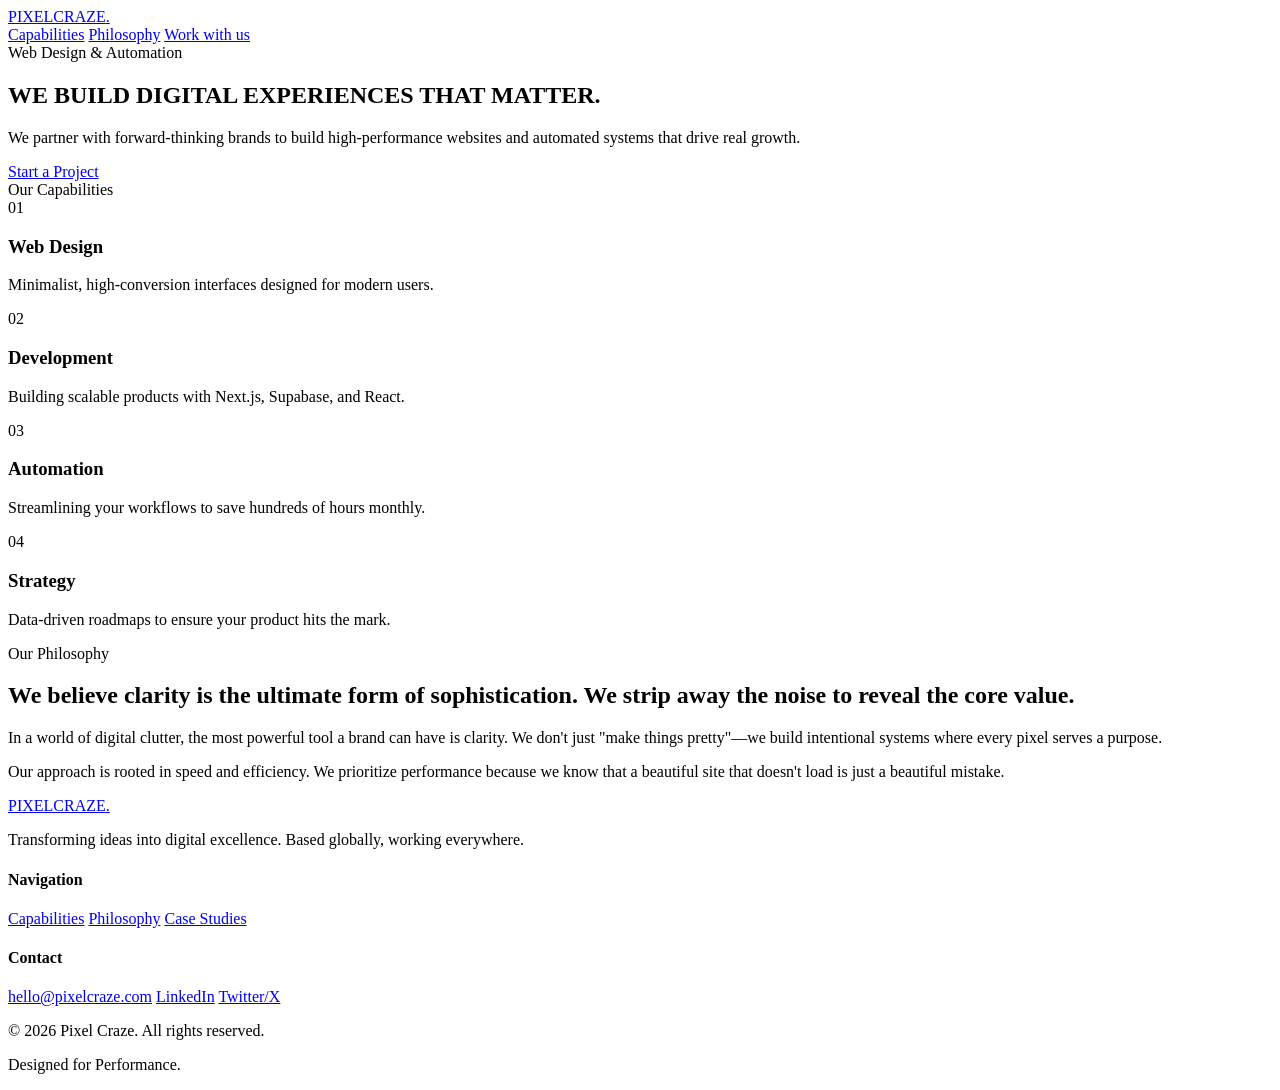
==== index.html @ ae329b6a "v2" ====
<!DOCTYPE html>
<html lang="en">
<head>
    <meta charset="UTF-8">
    <meta name="viewport" content="width=device-width, initial-scale=1.0">
    <title>Pixel Craze | Digital Agency</title>
    <link rel="stylesheet" href="style.css">
    <link href="https://fonts.googleapis.com/css2?family=Inter:wght@400;600;800&display=swap" rel="stylesheet">
</head>
<body>

    <div class="noise-overlay"></div>

    <nav class="navbar">
        <div class="container nav-content">
            <a href="#" class="logo">PIXELCRAZE<span class="dot">.</span></a>
            <div class="nav-links">
                <a href="#capabilities">Capabilities</a>
                <a href="#philosophy">Philosophy</a>
                <a href="#contact" class="cta-pill">Work with us</a>
            </div>
        </div>
    </nav>

    <section class="hero">
        <div class="container">
            <span class="eyebrow">Web Design & Automation</span>
            <h1>WE BUILD <span class="italic">DIGITAL</span> EXPERIENCES THAT MATTER.</h1>
            <p class="hero-sub">We partner with forward-thinking brands to build high-performance websites and automated systems that drive real growth.</p>
            <div class="hero-actions">
                <a href="#contact" class="btn-primary">Start a Project</a>
            </div>
        </div>
    </section>

    <section id="capabilities" class="capabilities">
        <div class="container">
            <span class="section-label">Our Capabilities</span>
            <div class="bento-grid">
                <div class="bento-card wide">
                    <span class="card-num">01</span>
                    <h3>Web Design</h3>
                    <p>Minimalist, high-conversion interfaces designed for modern users.</p>
                </div>
                <div class="bento-card tall">
                    <span class="card-num">02</span>
                    <h3>Development</h3>
                    <p>Building scalable products with Next.js, Supabase, and React.</p>
                </div>
                <div class="bento-card">
                    <span class="card-num">03</span>
                    <h3>Automation</h3>
                    <p>Streamlining your workflows to save hundreds of hours monthly.</p>
                </div>
                <div class="bento-card">
                    <span class="card-num">04</span>
                    <h3>Strategy</h3>
                    <p>Data-driven roadmaps to ensure your product hits the mark.</p>
                </div>
            </div>
        </div>
    </section>

    <section id="philosophy" class="philosophy">
        <div class="container">
            <div class="philosophy-content">
                <span class="section-label">Our Philosophy</span>
                <h2 class="big-text">We believe clarity is the ultimate form of sophistication. We strip away the noise to reveal the core value.</h2>
                <div class="philosophy-text-block">
                    <p>In a world of digital clutter, the most powerful tool a brand can have is clarity. We don't just "make things pretty"—we build intentional systems where every pixel serves a purpose.</p>
                    <p>Our approach is rooted in speed and efficiency. We prioritize performance because we know that a beautiful site that doesn't load is just a beautiful mistake.</p>
                </div>
            </div>
        </div>
    </section>

    <footer id="contact">
        <div class="container">
            <div class="footer-grid">
                <div class="footer-brand">
                    <a href="#" class="logo">PIXELCRAZE<span class="dot">.</span></a>
                    <p>Transforming ideas into digital excellence. Based globally, working everywhere.</p>
                </div>
                <div class="footer-col">
                    <h4>Navigation</h4>
                    <a href="#capabilities">Capabilities</a>
                    <a href="#philosophy">Philosophy</a>
                    <a href="#">Case Studies</a>
                </div>
                <div class="footer-col">
                    <h4>Contact</h4>
                    <a href="mailto:hello@pixelcraze.com">hello@pixelcraze.com</a>
                    <a href="#">LinkedIn</a>
                    <a href="#">Twitter/X</a>
                </div>
            </div>
            <div class="footer-bottom">
                <p>&copy; 2026 Pixel Craze. All rights reserved.</p>
                <p>Designed for Performance.</p>
            </div>
        </div>
    </footer>

</body>
</html>
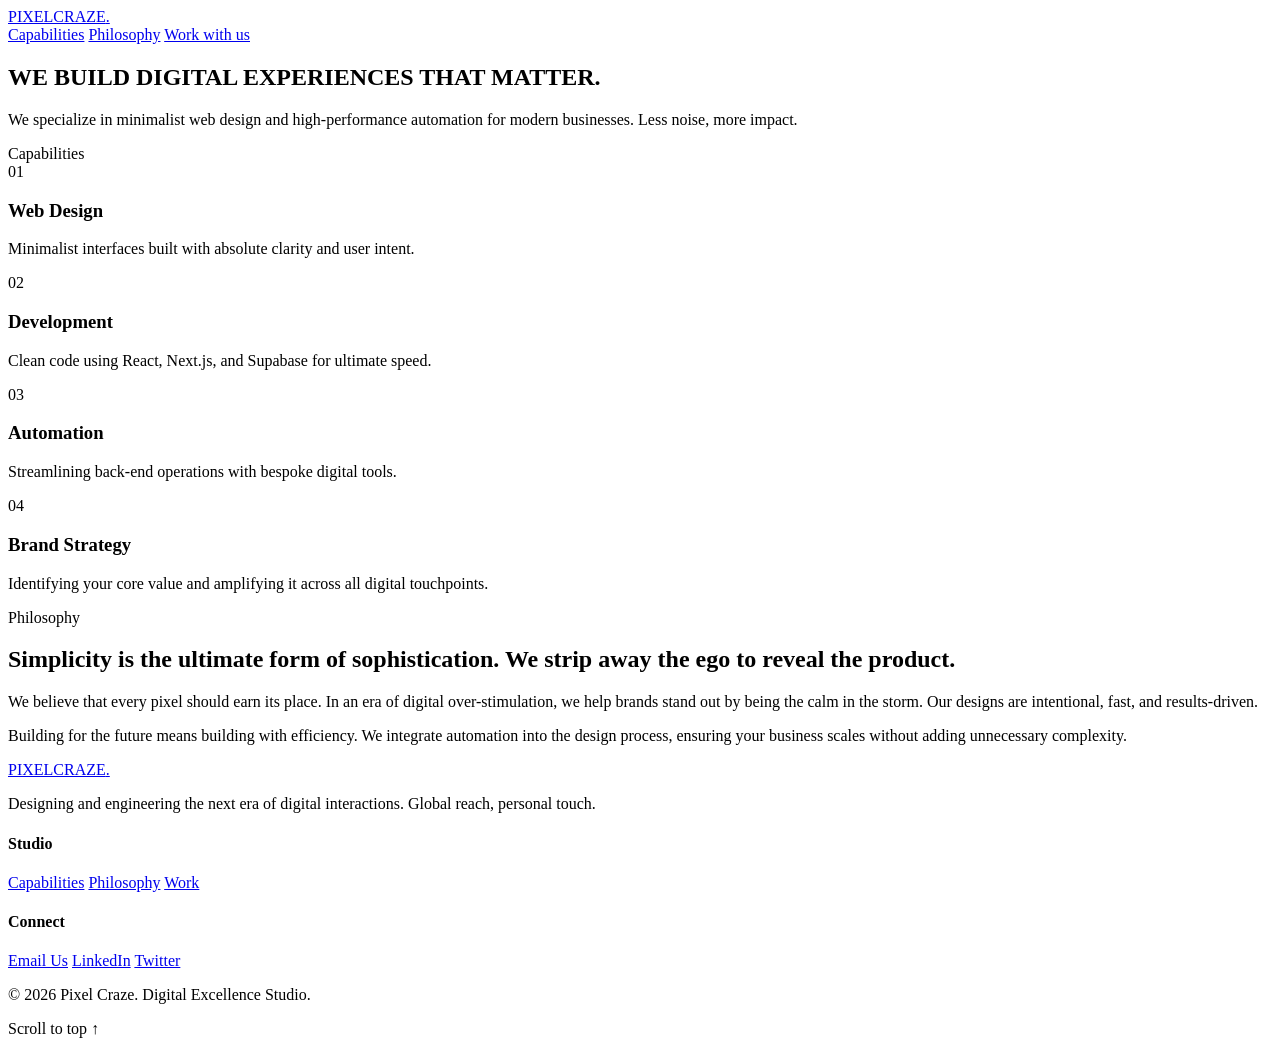
==== commit 30a98f57: "v3" ====
--- a/index.html
+++ b/index.html
@@ -3,9 +3,9 @@
 <head>
     <meta charset="UTF-8">
     <meta name="viewport" content="width=device-width, initial-scale=1.0">
-    <title>Pixel Craze | Digital Agency</title>
+    <title>Pixel Craze | Design & Automation</title>
     <link rel="stylesheet" href="style.css">
-    <link href="https://fonts.googleapis.com/css2?family=Inter:wght@400;600;800&display=swap" rel="stylesheet">
+    <link href="https://fonts.googleapis.com/css2?family=Inter:wght@400;500;800;900&display=swap" rel="stylesheet">
 </head>
 <body>
 
@@ -24,38 +24,34 @@
 
     <section class="hero">
         <div class="container">
-            <span class="eyebrow">Web Design & Automation</span>
             <h1>WE BUILD <span class="italic">DIGITAL</span> EXPERIENCES THAT MATTER.</h1>
-            <p class="hero-sub">We partner with forward-thinking brands to build high-performance websites and automated systems that drive real growth.</p>
-            <div class="hero-actions">
-                <a href="#contact" class="btn-primary">Start a Project</a>
-            </div>
+            <p class="hero-sub">We specialize in minimalist web design and high-performance automation for modern businesses. Less noise, more impact.</p>
         </div>
     </section>
 
     <section id="capabilities" class="capabilities">
         <div class="container">
-            <span class="section-label">Our Capabilities</span>
+            <span class="section-label">Capabilities</span>
             <div class="bento-grid">
-                <div class="bento-card wide">
+                <div class="bento-card card-wide">
                     <span class="card-num">01</span>
                     <h3>Web Design</h3>
-                    <p>Minimalist, high-conversion interfaces designed for modern users.</p>
+                    <p>Minimalist interfaces built with absolute clarity and user intent.</p>
                 </div>
-                <div class="bento-card tall">
+                <div class="bento-card card-slim card-tall">
                     <span class="card-num">02</span>
                     <h3>Development</h3>
-                    <p>Building scalable products with Next.js, Supabase, and React.</p>
+                    <p>Clean code using React, Next.js, and Supabase for ultimate speed.</p>
                 </div>
-                <div class="bento-card">
+                <div class="bento-card card-slim">
                     <span class="card-num">03</span>
                     <h3>Automation</h3>
-                    <p>Streamlining your workflows to save hundreds of hours monthly.</p>
+                    <p>Streamlining back-end operations with bespoke digital tools.</p>
                 </div>
-                <div class="bento-card">
+                <div class="bento-card card-wide">
                     <span class="card-num">04</span>
-                    <h3>Strategy</h3>
-                    <p>Data-driven roadmaps to ensure your product hits the mark.</p>
+                    <h3>Brand Strategy</h3>
+                    <p>Identifying your core value and amplifying it across all digital touchpoints.</p>
                 </div>
             </div>
         </div>
@@ -63,12 +59,12 @@
 
     <section id="philosophy" class="philosophy">
         <div class="container">
-            <div class="philosophy-content">
-                <span class="section-label">Our Philosophy</span>
-                <h2 class="big-text">We believe clarity is the ultimate form of sophistication. We strip away the noise to reveal the core value.</h2>
-                <div class="philosophy-text-block">
-                    <p>In a world of digital clutter, the most powerful tool a brand can have is clarity. We don't just "make things pretty"—we build intentional systems where every pixel serves a purpose.</p>
-                    <p>Our approach is rooted in speed and efficiency. We prioritize performance because we know that a beautiful site that doesn't load is just a beautiful mistake.</p>
+            <div class="philosophy-wrapper">
+                <span class="section-label">Philosophy</span>
+                <h2 class="big-text">Simplicity is the ultimate form of sophistication. We strip away the ego to reveal the product.</h2>
+                <div class="philosophy-details">
+                    <p>We believe that every pixel should earn its place. In an era of digital over-stimulation, we help brands stand out by being the calm in the storm. Our designs are intentional, fast, and results-driven.</p>
+                    <p>Building for the future means building with efficiency. We integrate automation into the design process, ensuring your business scales without adding unnecessary complexity.</p>
                 </div>
             </div>
         </div>
@@ -76,27 +72,27 @@
 
     <footer id="contact">
         <div class="container">
-            <div class="footer-grid">
+            <div class="footer-main">
                 <div class="footer-brand">
                     <a href="#" class="logo">PIXELCRAZE<span class="dot">.</span></a>
-                    <p>Transforming ideas into digital excellence. Based globally, working everywhere.</p>
+                    <p>Designing and engineering the next era of digital interactions. Global reach, personal touch.</p>
                 </div>
                 <div class="footer-col">
-                    <h4>Navigation</h4>
+                    <h4>Studio</h4>
                     <a href="#capabilities">Capabilities</a>
                     <a href="#philosophy">Philosophy</a>
-                    <a href="#">Case Studies</a>
+                    <a href="#">Work</a>
                 </div>
                 <div class="footer-col">
-                    <h4>Contact</h4>
-                    <a href="mailto:hello@pixelcraze.com">hello@pixelcraze.com</a>
+                    <h4>Connect</h4>
+                    <a href="mailto:hello@pixelcraze.com">Email Us</a>
                     <a href="#">LinkedIn</a>
-                    <a href="#">Twitter/X</a>
+                    <a href="#">Twitter</a>
                 </div>
             </div>
             <div class="footer-bottom">
-                <p>&copy; 2026 Pixel Craze. All rights reserved.</p>
-                <p>Designed for Performance.</p>
+                <p>&copy; 2026 Pixel Craze. Digital Excellence Studio.</p>
+                <p>Scroll to top &uarr;</p>
             </div>
         </div>
     </footer>
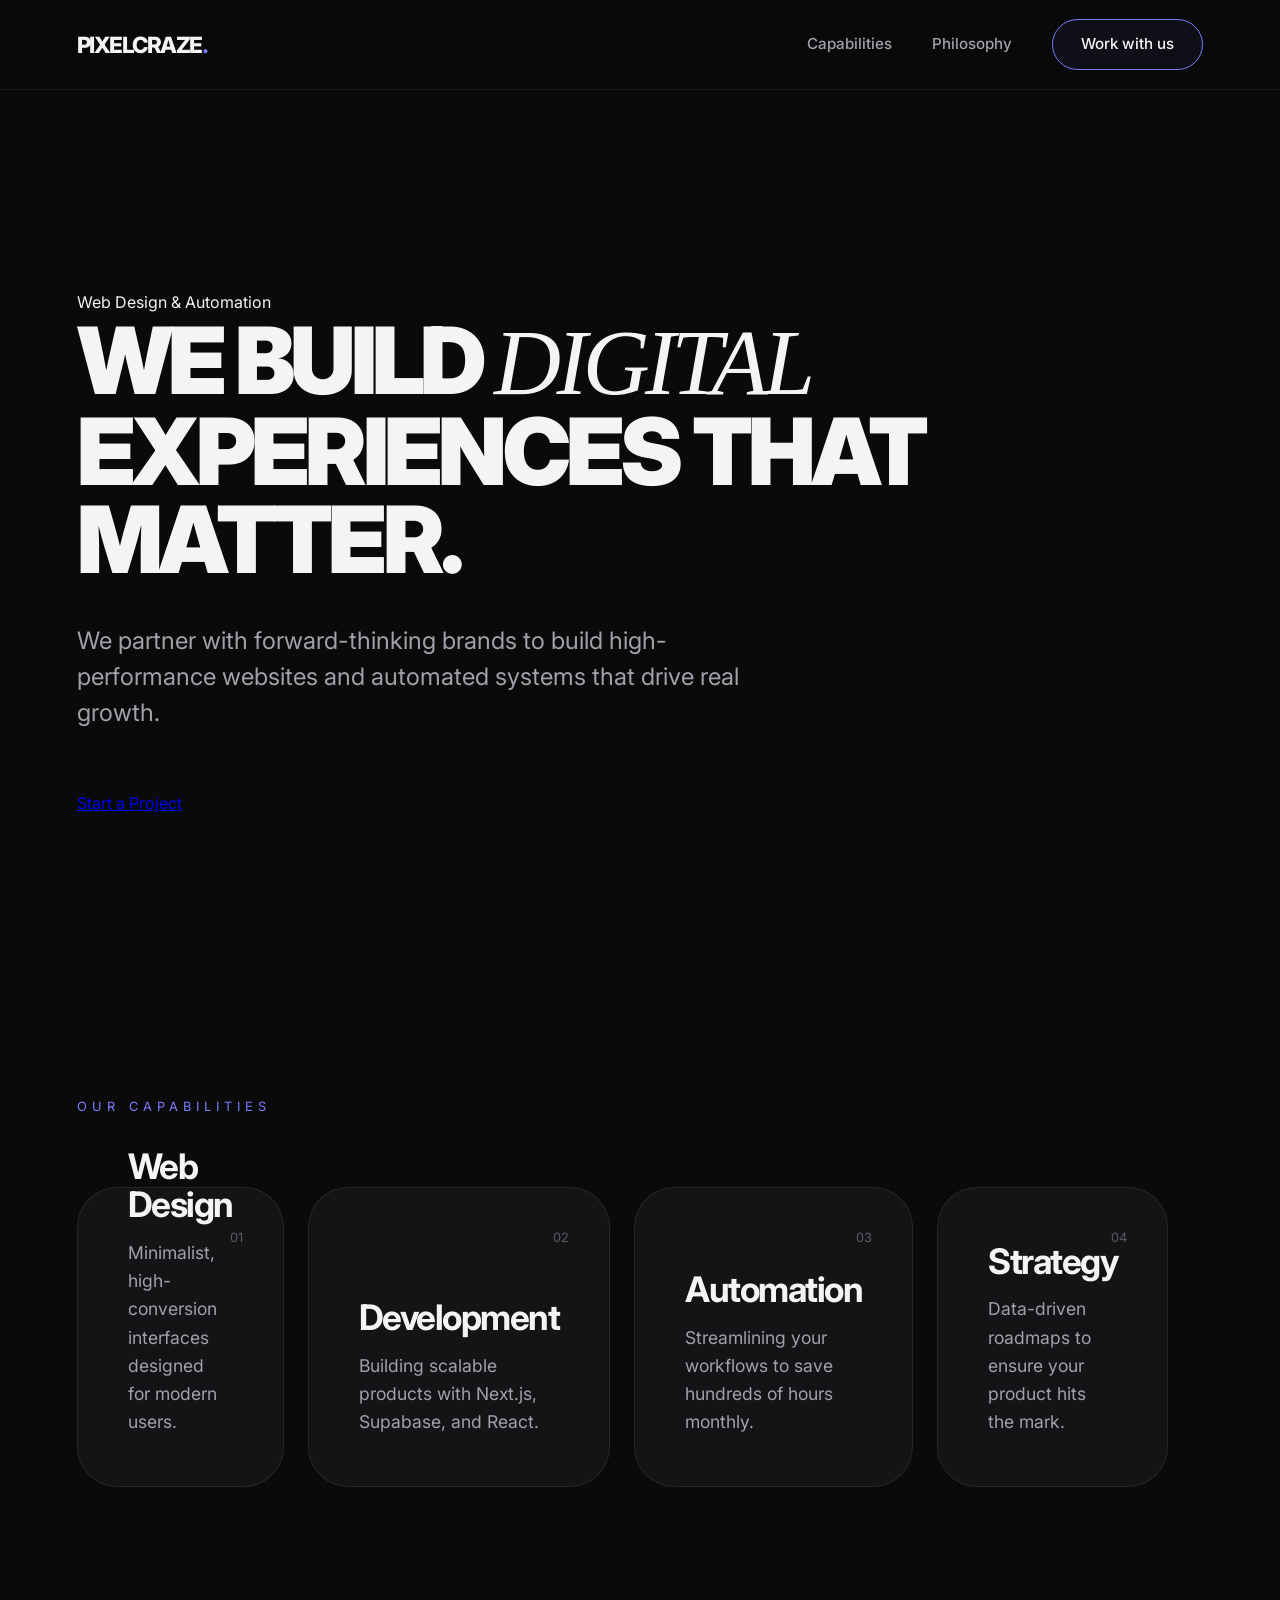
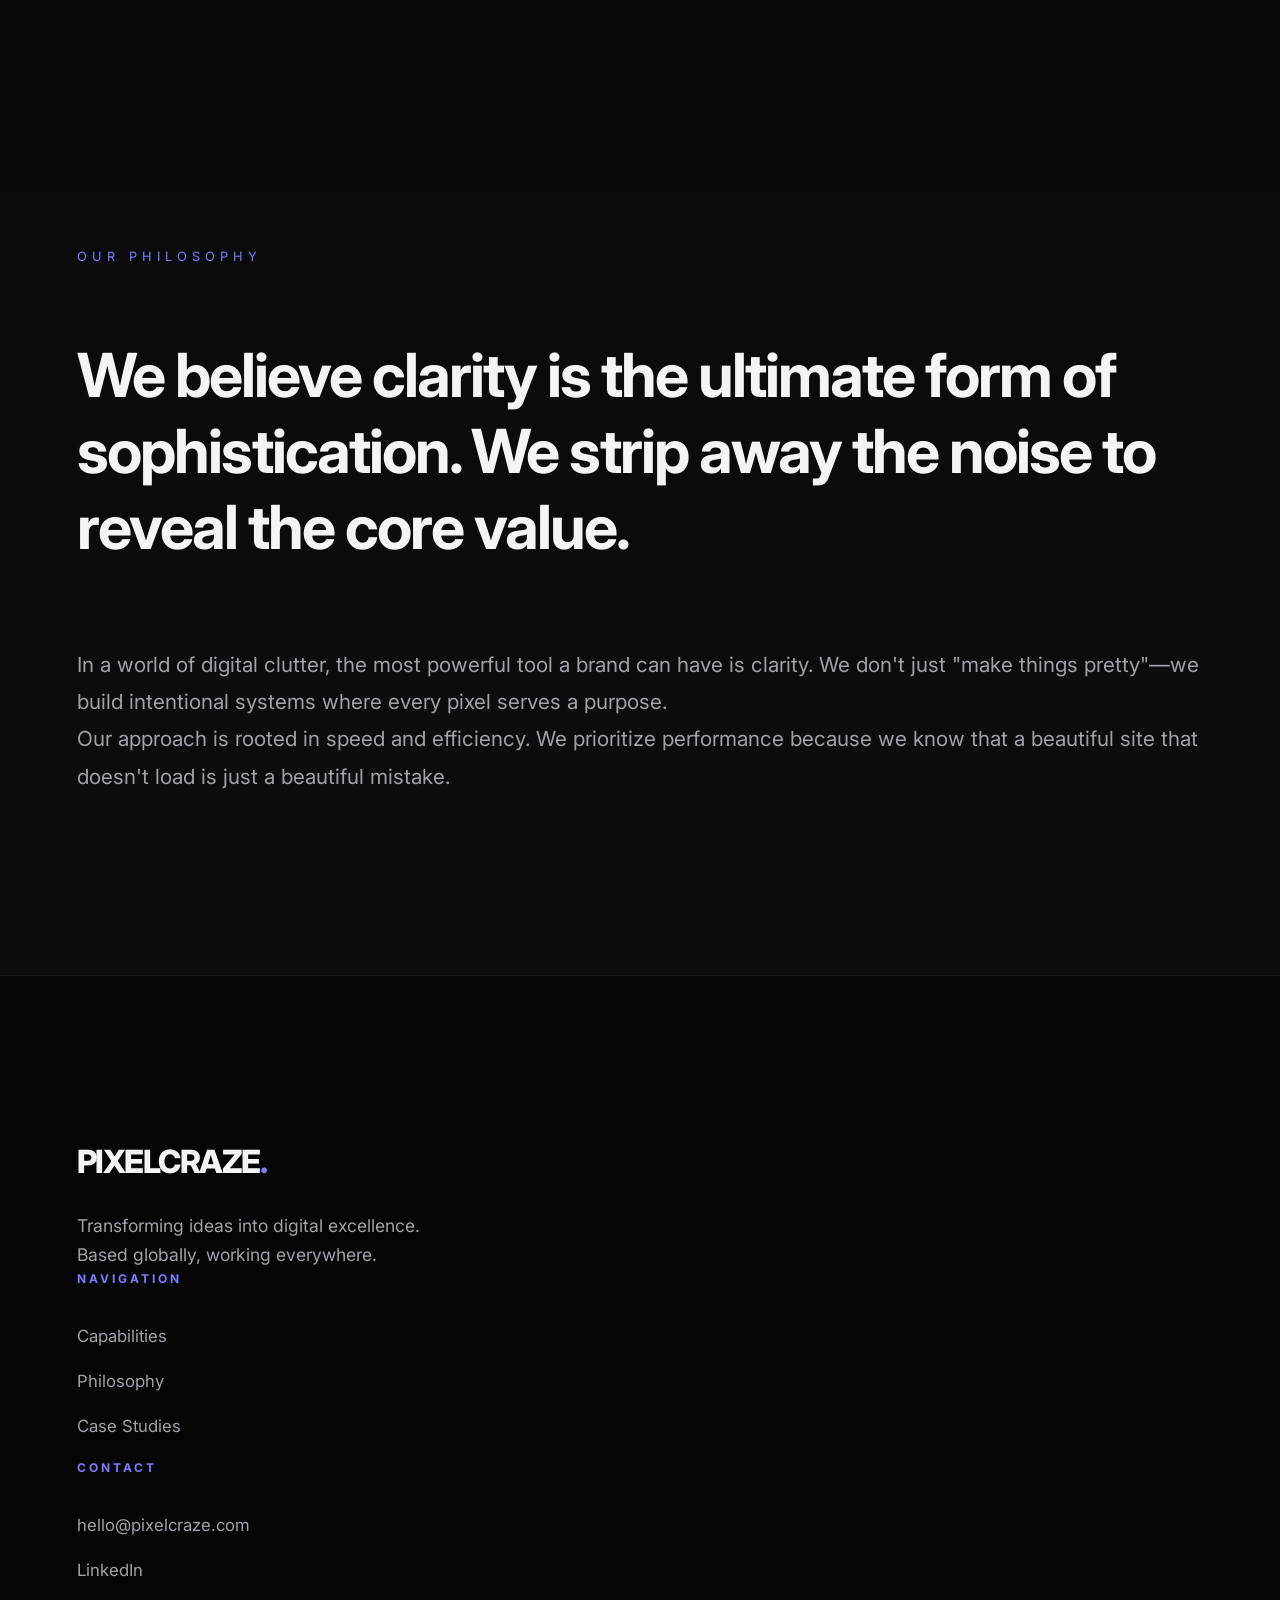
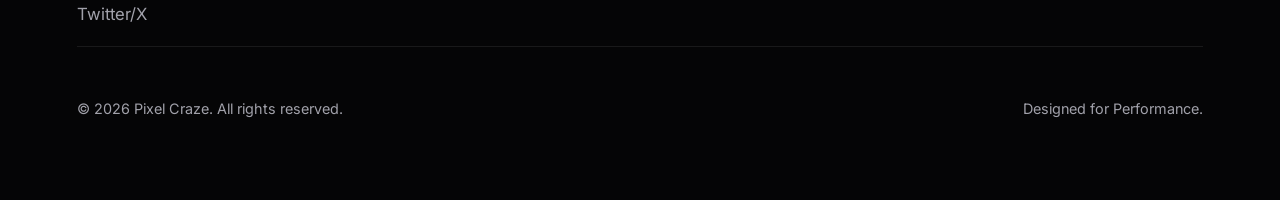
==== commit 3021e090: "playing around" ====
--- a/index.html
+++ b/index.html
@@ -3,9 +3,9 @@
 <head>
     <meta charset="UTF-8">
     <meta name="viewport" content="width=device-width, initial-scale=1.0">
-    <title>Pixel Craze | Design & Automation</title>
+    <title>Pixel Craze | Digital Agency</title>
     <link rel="stylesheet" href="style.css">
-    <link href="https://fonts.googleapis.com/css2?family=Inter:wght@400;500;800;900&display=swap" rel="stylesheet">
+    <link href="https://fonts.googleapis.com/css2?family=Inter:wght@400;600;800&display=swap" rel="stylesheet">
 </head>
 <body>
 
@@ -24,34 +24,38 @@
 
     <section class="hero">
         <div class="container">
+            <span class="eyebrow">Web Design & Automation</span>
             <h1>WE BUILD <span class="italic">DIGITAL</span> EXPERIENCES THAT MATTER.</h1>
-            <p class="hero-sub">We specialize in minimalist web design and high-performance automation for modern businesses. Less noise, more impact.</p>
+            <p class="hero-sub">We partner with forward-thinking brands to build high-performance websites and automated systems that drive real growth.</p>
+            <div class="hero-actions">
+                <a href="#contact" class="btn-primary">Start a Project</a>
+            </div>
         </div>
     </section>
 
     <section id="capabilities" class="capabilities">
         <div class="container">
-            <span class="section-label">Capabilities</span>
+            <span class="section-label">Our Capabilities</span>
             <div class="bento-grid">
-                <div class="bento-card card-wide">
+                <div class="bento-card wide">
                     <span class="card-num">01</span>
                     <h3>Web Design</h3>
-                    <p>Minimalist interfaces built with absolute clarity and user intent.</p>
+                    <p>Minimalist, high-conversion interfaces designed for modern users.</p>
                 </div>
-                <div class="bento-card card-slim card-tall">
+                <div class="bento-card tall">
                     <span class="card-num">02</span>
                     <h3>Development</h3>
-                    <p>Clean code using React, Next.js, and Supabase for ultimate speed.</p>
+                    <p>Building scalable products with Next.js, Supabase, and React.</p>
                 </div>
-                <div class="bento-card card-slim">
+                <div class="bento-card">
                     <span class="card-num">03</span>
                     <h3>Automation</h3>
-                    <p>Streamlining back-end operations with bespoke digital tools.</p>
+                    <p>Streamlining your workflows to save hundreds of hours monthly.</p>
                 </div>
-                <div class="bento-card card-wide">
+                <div class="bento-card">
                     <span class="card-num">04</span>
-                    <h3>Brand Strategy</h3>
-                    <p>Identifying your core value and amplifying it across all digital touchpoints.</p>
+                    <h3>Strategy</h3>
+                    <p>Data-driven roadmaps to ensure your product hits the mark.</p>
                 </div>
             </div>
         </div>
@@ -59,12 +63,12 @@
 
     <section id="philosophy" class="philosophy">
         <div class="container">
-            <div class="philosophy-wrapper">
-                <span class="section-label">Philosophy</span>
-                <h2 class="big-text">Simplicity is the ultimate form of sophistication. We strip away the ego to reveal the product.</h2>
-                <div class="philosophy-details">
-                    <p>We believe that every pixel should earn its place. In an era of digital over-stimulation, we help brands stand out by being the calm in the storm. Our designs are intentional, fast, and results-driven.</p>
-                    <p>Building for the future means building with efficiency. We integrate automation into the design process, ensuring your business scales without adding unnecessary complexity.</p>
+            <div class="philosophy-content">
+                <span class="section-label">Our Philosophy</span>
+                <h2 class="big-text">We believe clarity is the ultimate form of sophistication. We strip away the noise to reveal the core value.</h2>
+                <div class="philosophy-text-block">
+                    <p>In a world of digital clutter, the most powerful tool a brand can have is clarity. We don't just "make things pretty"—we build intentional systems where every pixel serves a purpose.</p>
+                    <p>Our approach is rooted in speed and efficiency. We prioritize performance because we know that a beautiful site that doesn't load is just a beautiful mistake.</p>
                 </div>
             </div>
         </div>
@@ -72,27 +76,27 @@
 
     <footer id="contact">
         <div class="container">
-            <div class="footer-main">
+            <div class="footer-grid">
                 <div class="footer-brand">
                     <a href="#" class="logo">PIXELCRAZE<span class="dot">.</span></a>
-                    <p>Designing and engineering the next era of digital interactions. Global reach, personal touch.</p>
+                    <p>Transforming ideas into digital excellence. Based globally, working everywhere.</p>
                 </div>
                 <div class="footer-col">
-                    <h4>Studio</h4>
+                    <h4>Navigation</h4>
                     <a href="#capabilities">Capabilities</a>
                     <a href="#philosophy">Philosophy</a>
-                    <a href="#">Work</a>
+                    <a href="#">Case Studies</a>
                 </div>
                 <div class="footer-col">
-                    <h4>Connect</h4>
-                    <a href="mailto:hello@pixelcraze.com">Email Us</a>
+                    <h4>Contact</h4>
+                    <a href="mailto:hello@pixelcraze.com">hello@pixelcraze.com</a>
                     <a href="#">LinkedIn</a>
-                    <a href="#">Twitter</a>
+                    <a href="#">Twitter/X</a>
                 </div>
             </div>
             <div class="footer-bottom">
-                <p>&copy; 2026 Pixel Craze. Digital Excellence Studio.</p>
-                <p>Scroll to top &uarr;</p>
+                <p>&copy; 2026 Pixel Craze. All rights reserved.</p>
+                <p>Designed for Performance.</p>
             </div>
         </div>
     </footer>
--- a/style.css
+++ b/style.css
@@ -0,0 +1,283 @@
+:root {
+    /* Color Palette */
+    --bg: #0a0a0b;
+    --card-bg: #141416;
+    --text: #f4f4f5;
+    --text-muted: #a1a1aa;
+    --accent: #7c7cff;
+    --border: rgba(255, 255, 255, 0.08);
+
+    /* Spacing System (8pt Grid Theory) */
+    --nav-height: 90px;
+    --section-gap-desktop: 180px;
+    --section-gap-mobile: 110px;
+    --container-padding: 6%;
+}
+
+/* 1. RESET & FOUNDATION */
+* {
+    margin: 0;
+    padding: 0;
+    box-sizing: border-box;
+}
+
+html {
+    scroll-behavior: smooth;
+}
+
+body {
+    background-color: var(--bg);
+    color: var(--text);
+    font-family: 'Inter', sans-serif;
+    line-height: 1.6;
+    overflow-x: hidden;
+    -webkit-font-smoothing: antialiased;
+}
+
+/* Texture Overlay */
+.noise-overlay {
+    position: fixed;
+    top: 0; left: 0; width: 100%; height: 100%;
+    background: url('https://grainy-gradients.vercel.app/noise.svg');
+    opacity: 0.03;
+    pointer-events: none;
+    z-index: 9999;
+}
+
+.container {
+    max-width: 1300px;
+    margin: 0 auto;
+    padding: 0 var(--container-padding);
+}
+
+/* 2. NAVIGATION (Fixed Alignment & Orientation) */
+.navbar {
+    height: var(--nav-height);
+    width: 100%;
+    display: flex;
+    align-items: center; /* Vertical alignment fix */
+    position: sticky;
+    top: 0;
+    z-index: 1000;
+    background: rgba(10, 10, 11, 0.85);
+    backdrop-filter: blur(24px);
+    border-bottom: 1px solid var(--border);
+}
+
+.nav-content {
+    width: 100%;
+    display: flex;
+    justify-content: space-between;
+    align-items: center; /* Cross-axis centering for mobile */
+}
+
+.logo { 
+    font-weight: 800; 
+    font-size: 1.4rem; 
+    letter-spacing: -1.5px; 
+    text-decoration: none; 
+    color: var(--text);
+}
+.logo .dot { color: var(--accent); }
+
+.nav-links {
+    display: flex;
+    align-items: center;
+    gap: 40px;
+}
+
+.nav-links a {
+    text-decoration: none;
+    color: var(--text-muted);
+    font-size: 0.95rem;
+    font-weight: 500;
+    transition: 0.3s ease;
+}
+
+.nav-links a:hover { color: var(--accent); }
+
+.cta-pill {
+    border: 1px solid var(--accent);
+    padding: 12px 28px;
+    border-radius: 100px;
+    background: rgba(124, 124, 255, 0.05);
+    color: var(--text) !important;
+    font-weight: 600;
+    font-size: 0.85rem;
+}
+
+/* 3. HERO (Typography Spacing Theory) */
+.hero { 
+    padding: 200px 0 100px; 
+    text-align: left; 
+}
+
+h1 { 
+    font-size: clamp(3rem, 9vw, 5.8rem); 
+    font-weight: 900; 
+    line-height: 0.95; 
+    letter-spacing: -0.05em; /* Correcting bold kerning blockiness */
+    margin-bottom: 40px; 
+    text-transform: uppercase;
+}
+
+.italic { font-style: italic; font-weight: 300; font-family: serif; }
+
+.hero-sub { 
+    color: var(--text-muted); 
+    font-size: clamp(1.2rem, 2.5vw, 1.5rem); 
+    max-width: 700px; 
+    margin-bottom: 60px; 
+    line-height: 1.5; 
+}
+
+/* 4. BENTO GRID CAPABILITIES */
+.capabilities { padding: var(--section-gap-desktop) 0; }
+.section-label { 
+    color: var(--accent); 
+    text-transform: uppercase; 
+    font-size: 0.8rem; 
+    letter-spacing: 5px; 
+    margin-bottom: 70px; 
+    display: block; 
+}
+
+.bento-grid {
+    display: grid;
+    grid-template-columns: repeat(12, 1fr);
+    grid-auto-rows: 300px;
+    gap: 24px;
+}
+
+.bento-card {
+    background: var(--card-bg);
+    border: 1px solid var(--border);
+    border-radius: 40px;
+    padding: 50px;
+    position: relative;
+    display: flex;
+    flex-direction: column;
+    justify-content: flex-end;
+}
+
+/* Grid Span Logic */
+.card-wide { grid-column: span 8; }
+.card-slim { grid-column: span 4; }
+.card-tall { grid-row: span 2; }
+
+.card-num { 
+    position: absolute; top: 40px; right: 40px; 
+    font-size: 0.8rem; color: var(--text-muted); opacity: 0.5; 
+}
+
+.bento-card h3 { font-size: 2.2rem; margin-bottom: 15px; letter-spacing: -1.5px; line-height: 1.1; }
+.bento-card p { color: var(--text-muted); font-size: 1.1rem; max-width: 90%; }
+
+/* 5. PHILOSOPHY (Visual Rhythm Fix) */
+.philosophy { 
+    padding: var(--section-gap-desktop) 0; 
+    background: linear-gradient(180deg, var(--bg) 0%, #0d0d10 100%);
+}
+
+.philosophy-wrapper {
+    max-width: 1000px;
+}
+
+.big-text { 
+    font-size: clamp(2rem, 5vw, 3.8rem); 
+    line-height: 1.25; /* Loosened for long-form reading */
+    letter-spacing: -2px; 
+    margin-bottom: 80px;
+}
+
+.philosophy-details {
+    display: flex;
+    gap: 100px;
+    border-top: 1px solid var(--border);
+    padding-top: 60px;
+}
+
+.philosophy p {
+    flex: 1;
+    color: var(--text-muted);
+    font-size: 1.3rem;
+    line-height: 1.8; /* Typography best practice for clarity */
+}
+
+/* 6. FOOTER (Expanded Prominence) */
+footer { 
+    padding: 160px 0 80px; 
+    border-top: 1px solid var(--border);
+    background: #050506;
+}
+
+.footer-main {
+    display: grid;
+    grid-template-columns: 2.5fr 1fr 1fr;
+    gap: 120px;
+    margin-bottom: 120px;
+}
+
+.footer-brand .logo { font-size: 2rem; }
+.footer-brand p { margin-top: 25px; color: var(--text-muted); font-size: 1.1rem; max-width: 350px; }
+
+.footer-col h4 {
+    font-size: 0.75rem;
+    text-transform: uppercase;
+    letter-spacing: 3px;
+    margin-bottom: 35px;
+    color: var(--accent);
+}
+
+.footer-col a {
+    display: block;
+    color: var(--text-muted);
+    text-decoration: none;
+    margin-bottom: 18px;
+    font-size: 1.05rem;
+    transition: 0.3s;
+}
+
+.footer-col a:hover { color: var(--text); padding-left: 5px; }
+
+.footer-bottom { 
+    display: flex; 
+    justify-content: space-between; 
+    align-items: center;
+    font-size: 0.9rem; 
+    color: var(--text-muted);
+    padding-top: 50px;
+    border-top: 1px solid var(--border);
+}
+
+/* 7. RESPONSIVE REFINEMENT (The Final Polish) */
+
+@media (max-width: 1024px) {
+    .bento-grid { grid-template-columns: 1fr; grid-auto-rows: auto; }
+    .card-wide, .card-slim { grid-column: span 12; }
+    .card-tall { grid-row: auto; }
+    .bento-card { min-height: 350px; }
+    .footer-main { gap: 60px; }
+}
+
+@media (max-width: 768px) {
+    :root {
+        --nav-height: 80px;
+    }
+
+    /* Fixed Disoriented Nav */
+    .nav-links a:not(.cta-pill) { display: none; } /* Focus only on Action for mobile */
+
+    .hero { padding: 140px 0 60px; text-align: center; }
+    .hero-sub { margin: 0 auto 40px; }
+
+    /* Philosophy Cramping Fix */
+    .philosophy { padding: var(--section-gap-mobile) 0; }
+    .philosophy-details { flex-direction: column; gap: 40px; }
+    .big-text { margin-bottom: 50px; }
+
+    /* Footer Expansion Fix */
+    footer { padding: 100px 0 40px; }
+    .footer-main { grid-template-columns: 1fr; gap: 50px; margin-bottom: 60px; }
+    .footer-bottom { flex-direction: column; gap: 30px; text-align: center; }
+}
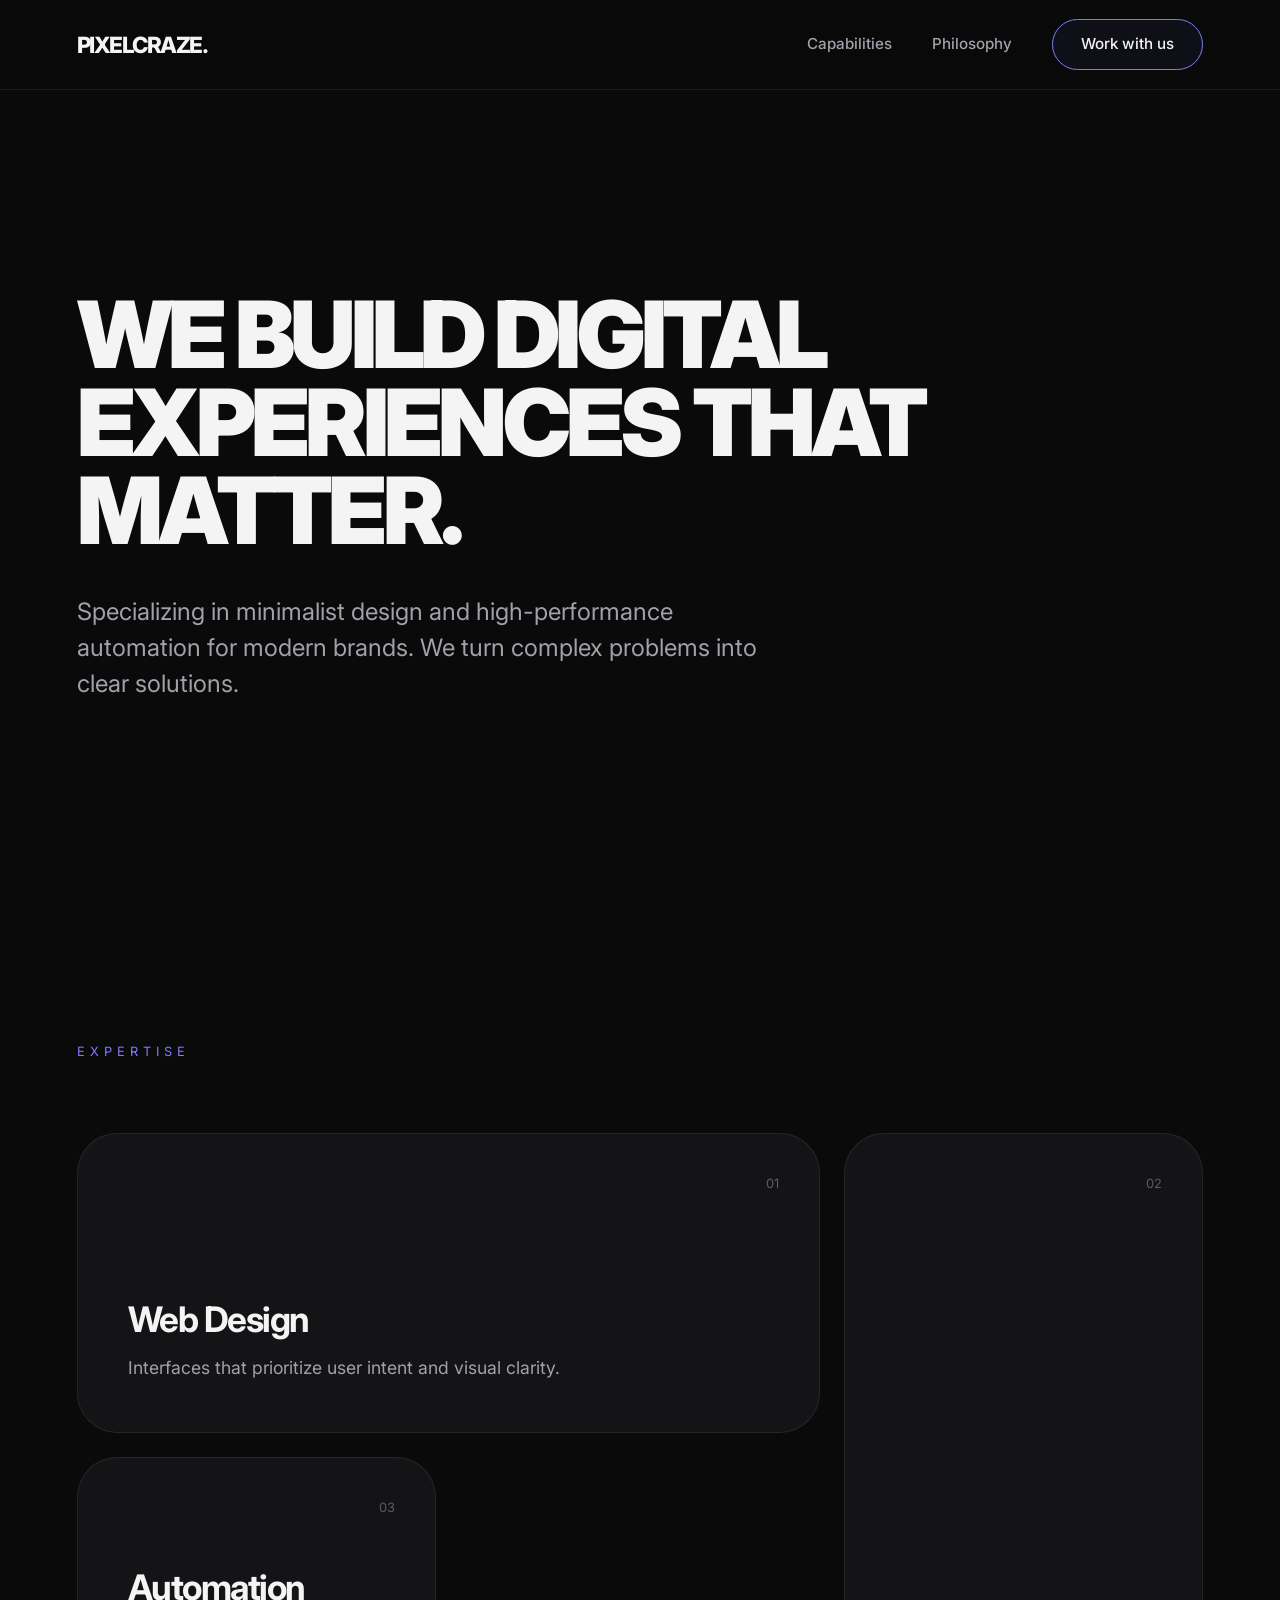
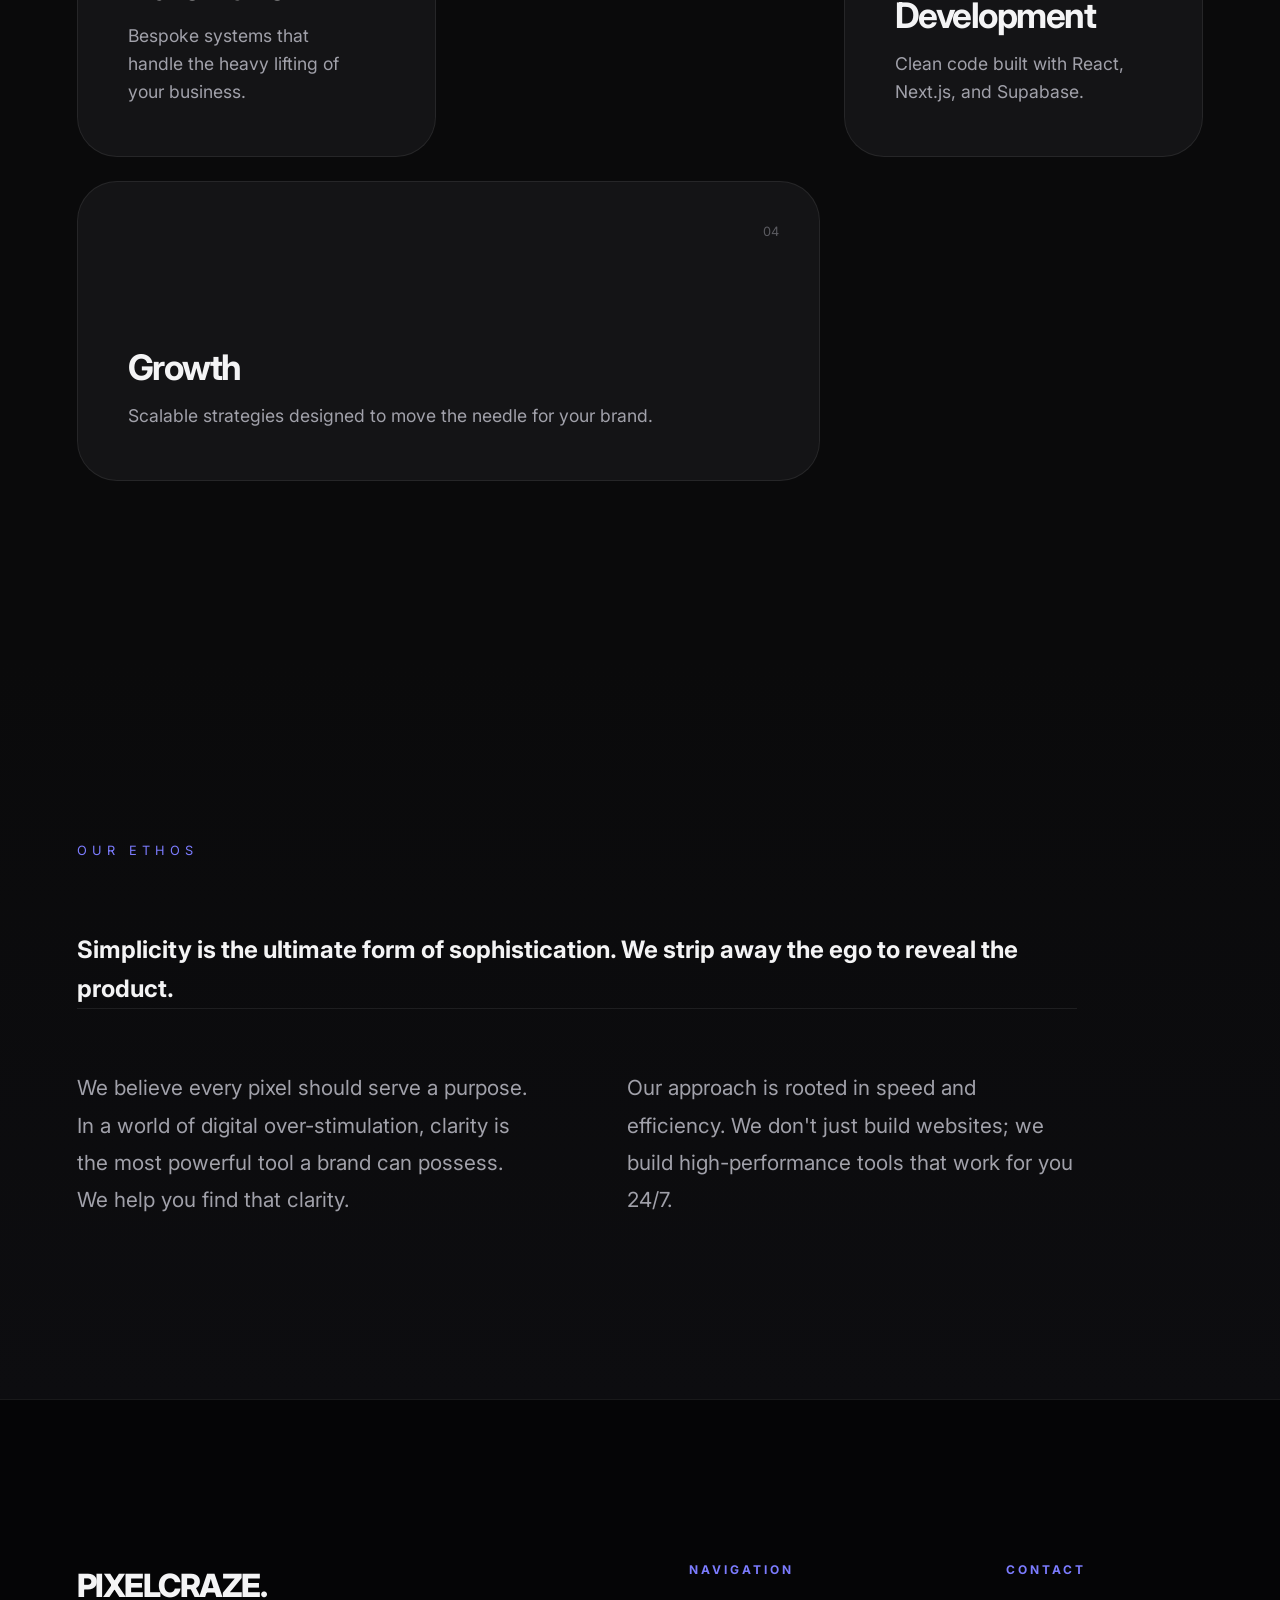
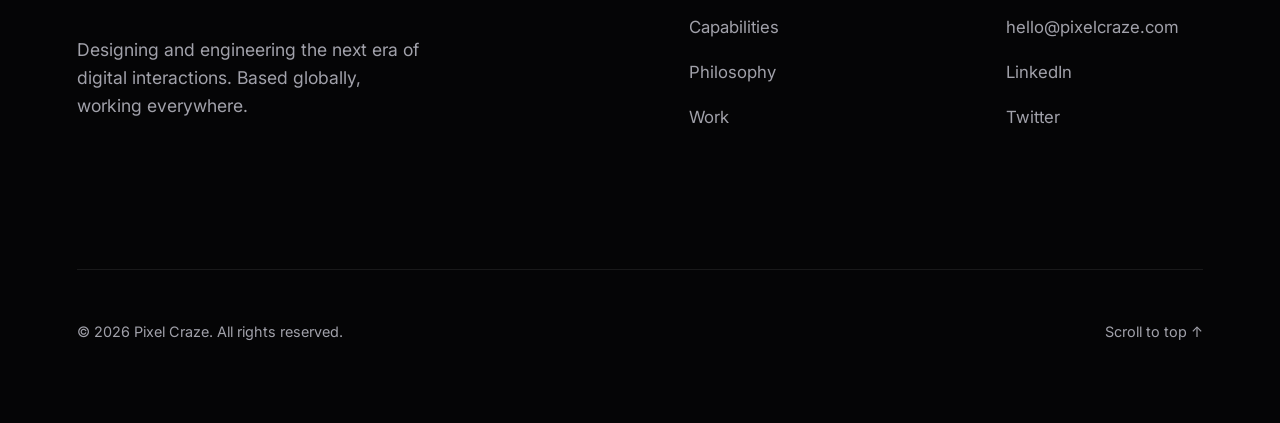
==== commit fc2e951a: "v4" ====
--- a/index.html
+++ b/index.html
@@ -3,9 +3,13 @@
 <head>
     <meta charset="UTF-8">
     <meta name="viewport" content="width=device-width, initial-scale=1.0">
-    <title>Pixel Craze | Digital Agency</title>
+    <title>Pixel Craze | Design & Automation Studio</title>
+    
+    <link rel="preconnect" href="https://fonts.googleapis.com">
+    <link rel="preconnect" href="https://fonts.gstatic.com" crossorigin>
+    <link href="https://fonts.googleapis.com/css2?family=Inter:wght@400;500;700;900&family=Playfair+Display:ital@1&display=swap" rel="stylesheet">
+    
     <link rel="stylesheet" href="style.css">
-    <link href="https://fonts.googleapis.com/css2?family=Inter:wght@400;600;800&display=swap" rel="stylesheet">
 </head>
 <body>
 
@@ -13,7 +17,7 @@
 
     <nav class="navbar">
         <div class="container nav-content">
-            <a href="#" class="logo">PIXELCRAZE<span class="dot">.</span></a>
+            <a href="#" class="logo">PIXELCRAZE<span>.</span></a>
             <div class="nav-links">
                 <a href="#capabilities">Capabilities</a>
                 <a href="#philosophy">Philosophy</a>
@@ -24,38 +28,38 @@
 
     <section class="hero">
         <div class="container">
-            <span class="eyebrow">Web Design & Automation</span>
-            <h1>WE BUILD <span class="italic">DIGITAL</span> EXPERIENCES THAT MATTER.</h1>
-            <p class="hero-sub">We partner with forward-thinking brands to build high-performance websites and automated systems that drive real growth.</p>
-            <div class="hero-actions">
-                <a href="#contact" class="btn-primary">Start a Project</a>
-            </div>
+            <h1 class="hero-text">
+                WE BUILD <span class="serif-italic">digital</span> <br> 
+                EXPERIENCES THAT <br> 
+                MATTER.
+            </h1>
+            <p class="hero-sub">Specializing in minimalist design and high-performance automation for modern brands. We turn complex problems into clear solutions.</p>
         </div>
     </section>
 
     <section id="capabilities" class="capabilities">
         <div class="container">
-            <span class="section-label">Our Capabilities</span>
+            <span class="section-label">Expertise</span>
             <div class="bento-grid">
-                <div class="bento-card wide">
+                <div class="bento-card card-wide">
                     <span class="card-num">01</span>
                     <h3>Web Design</h3>
-                    <p>Minimalist, high-conversion interfaces designed for modern users.</p>
+                    <p>Interfaces that prioritize user intent and visual clarity.</p>
                 </div>
-                <div class="bento-card tall">
+                <div class="bento-card card-slim card-tall">
                     <span class="card-num">02</span>
                     <h3>Development</h3>
-                    <p>Building scalable products with Next.js, Supabase, and React.</p>
+                    <p>Clean code built with React, Next.js, and Supabase.</p>
                 </div>
-                <div class="bento-card">
+                <div class="bento-card card-slim">
                     <span class="card-num">03</span>
                     <h3>Automation</h3>
-                    <p>Streamlining your workflows to save hundreds of hours monthly.</p>
+                    <p>Bespoke systems that handle the heavy lifting of your business.</p>
                 </div>
-                <div class="bento-card">
+                <div class="bento-card card-wide">
                     <span class="card-num">04</span>
-                    <h3>Strategy</h3>
-                    <p>Data-driven roadmaps to ensure your product hits the mark.</p>
+                    <h3>Growth</h3>
+                    <p>Scalable strategies designed to move the needle for your brand.</p>
                 </div>
             </div>
         </div>
@@ -63,12 +67,12 @@
 
     <section id="philosophy" class="philosophy">
         <div class="container">
-            <div class="philosophy-content">
-                <span class="section-label">Our Philosophy</span>
-                <h2 class="big-text">We believe clarity is the ultimate form of sophistication. We strip away the noise to reveal the core value.</h2>
-                <div class="philosophy-text-block">
-                    <p>In a world of digital clutter, the most powerful tool a brand can have is clarity. We don't just "make things pretty"—we build intentional systems where every pixel serves a purpose.</p>
-                    <p>Our approach is rooted in speed and efficiency. We prioritize performance because we know that a beautiful site that doesn't load is just a beautiful mistake.</p>
+            <div class="philosophy-wrapper">
+                <span class="section-label">Our Ethos</span>
+                <h2 class="philosophy-heading">Simplicity is the ultimate form of sophistication. We strip away the ego to reveal the product.</h2>
+                <div class="philosophy-details">
+                    <p>We believe every pixel should serve a purpose. In a world of digital over-stimulation, clarity is the most powerful tool a brand can possess. We help you find that clarity.</p>
+                    <p>Our approach is rooted in speed and efficiency. We don't just build websites; we build high-performance tools that work for you 24/7.</p>
                 </div>
             </div>
         </div>
@@ -76,27 +80,27 @@
 
     <footer id="contact">
         <div class="container">
-            <div class="footer-grid">
+            <div class="footer-main">
                 <div class="footer-brand">
-                    <a href="#" class="logo">PIXELCRAZE<span class="dot">.</span></a>
-                    <p>Transforming ideas into digital excellence. Based globally, working everywhere.</p>
+                    <a href="#" class="logo">PIXELCRAZE<span>.</span></a>
+                    <p>Designing and engineering the next era of digital interactions. Based globally, working everywhere.</p>
                 </div>
                 <div class="footer-col">
                     <h4>Navigation</h4>
                     <a href="#capabilities">Capabilities</a>
                     <a href="#philosophy">Philosophy</a>
-                    <a href="#">Case Studies</a>
+                    <a href="#">Work</a>
                 </div>
                 <div class="footer-col">
                     <h4>Contact</h4>
                     <a href="mailto:hello@pixelcraze.com">hello@pixelcraze.com</a>
                     <a href="#">LinkedIn</a>
-                    <a href="#">Twitter/X</a>
+                    <a href="#">Twitter</a>
                 </div>
             </div>
             <div class="footer-bottom">
                 <p>&copy; 2026 Pixel Craze. All rights reserved.</p>
-                <p>Designed for Performance.</p>
+                <p>Scroll to top &uarr;</p>
             </div>
         </div>
     </footer>
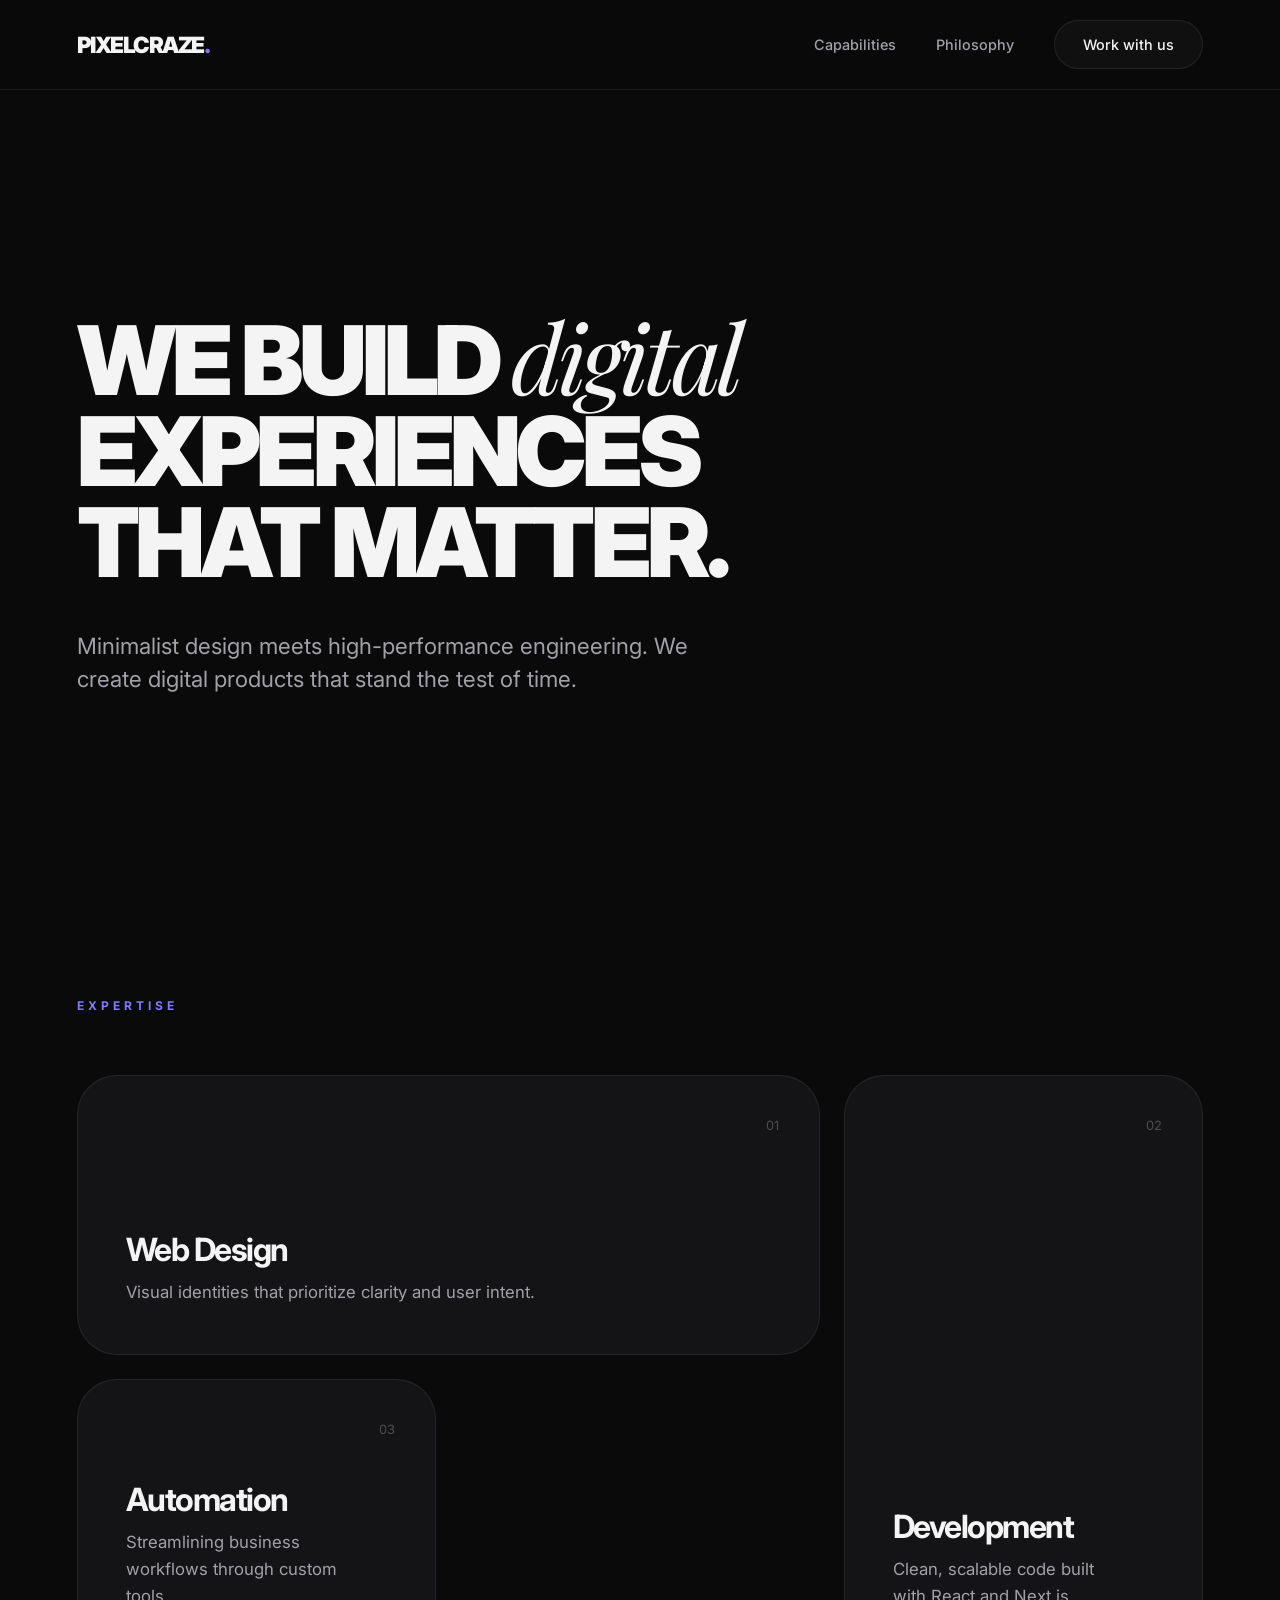
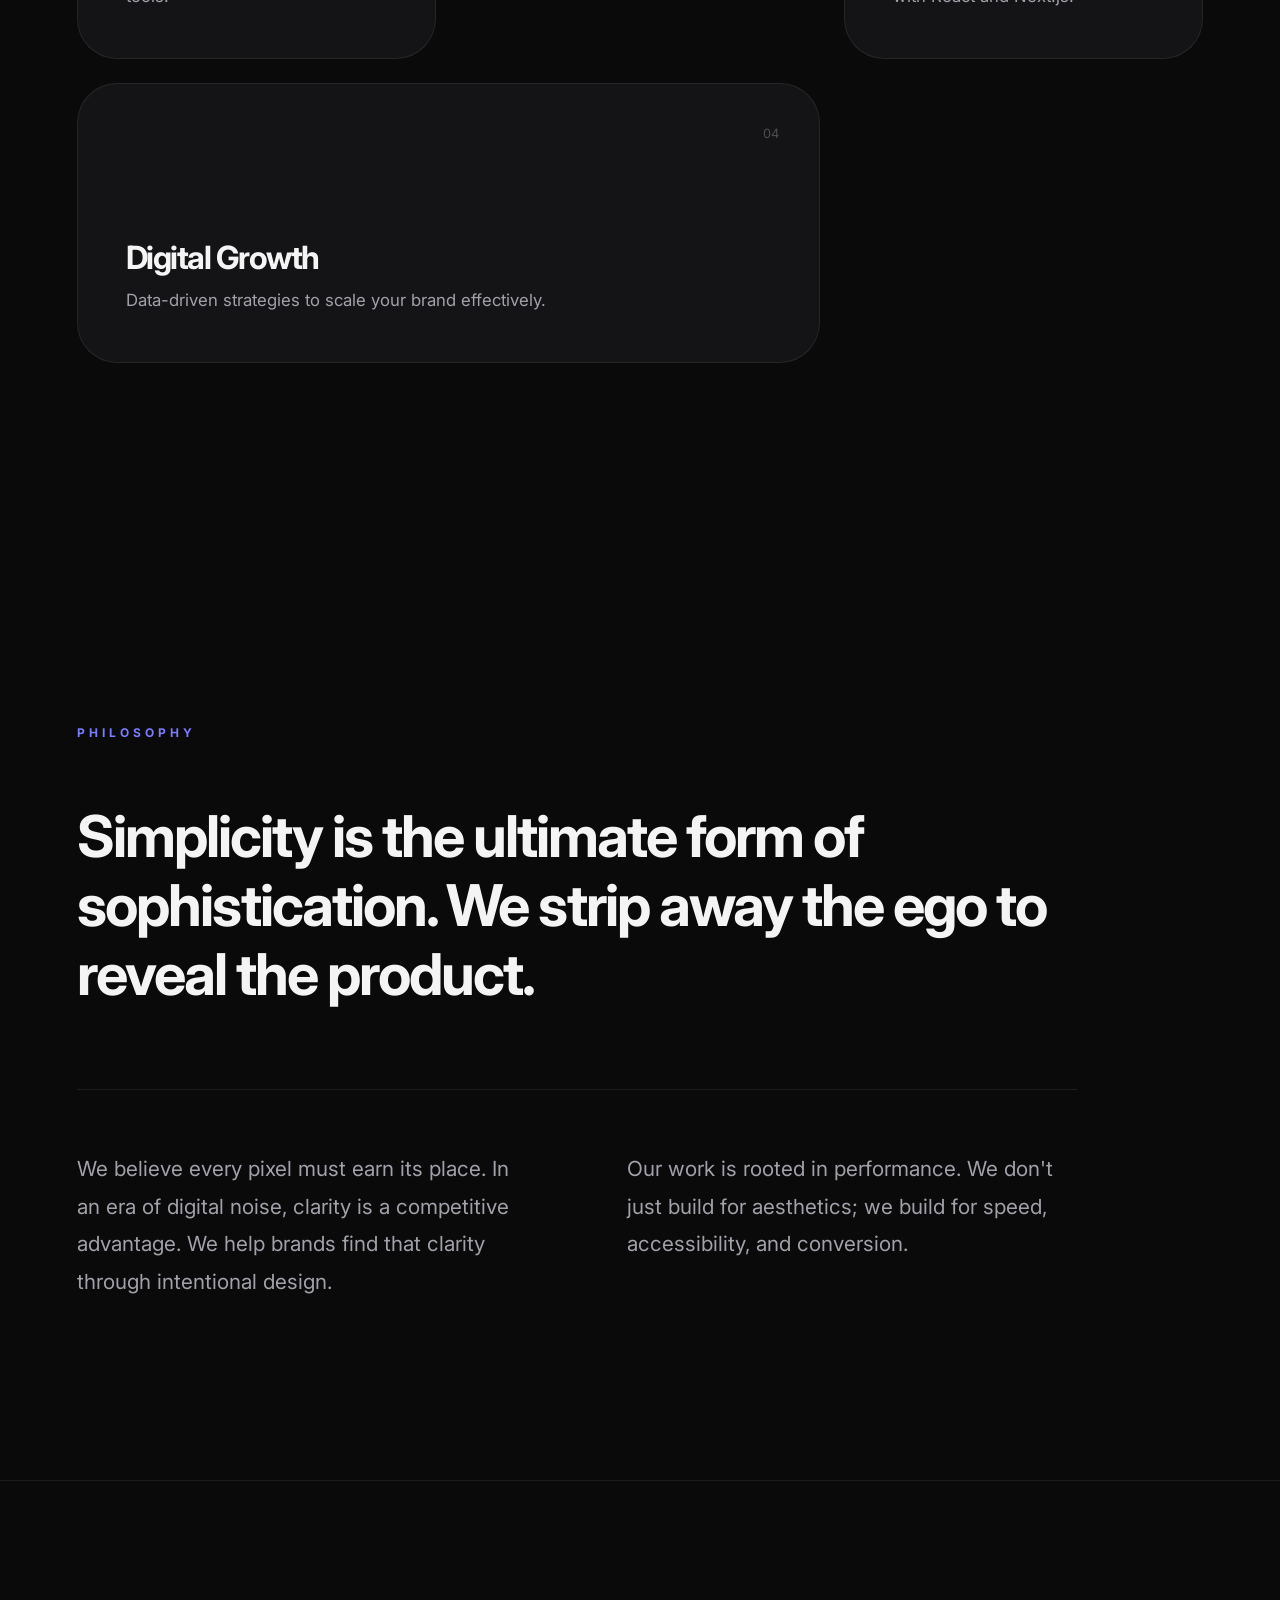
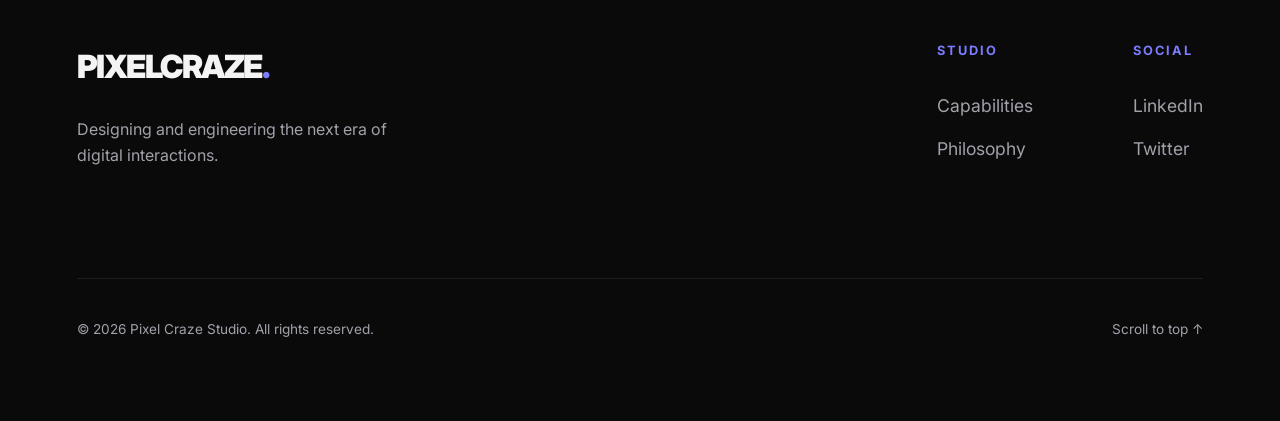
==== commit f8d40ef9: "v5" ====
--- a/index.html
+++ b/index.html
@@ -3,12 +3,8 @@
 <head>
     <meta charset="UTF-8">
     <meta name="viewport" content="width=device-width, initial-scale=1.0">
-    <title>Pixel Craze | Design & Automation Studio</title>
-    
-    <link rel="preconnect" href="https://fonts.googleapis.com">
-    <link rel="preconnect" href="https://fonts.gstatic.com" crossorigin>
-    <link href="https://fonts.googleapis.com/css2?family=Inter:wght@400;500;700;900&family=Playfair+Display:ital@1&display=swap" rel="stylesheet">
-    
+    <title>Pixel Craze | Digital Excellence</title>
+    <link href="https://fonts.googleapis.com/css2?family=Inter:wght@400;600;800;900&family=Playfair+Display:ital@1&display=swap" rel="stylesheet">
     <link rel="stylesheet" href="style.css">
 </head>
 <body>
@@ -17,7 +13,7 @@
 
     <nav class="navbar">
         <div class="container nav-content">
-            <a href="#" class="logo">PIXELCRAZE<span>.</span></a>
+            <a href="#" class="logo">PIXELCRAZE<span class="dot">.</span></a>
             <div class="nav-links">
                 <a href="#capabilities">Capabilities</a>
                 <a href="#philosophy">Philosophy</a>
@@ -30,10 +26,10 @@
         <div class="container">
             <h1 class="hero-text">
                 WE BUILD <span class="serif-italic">digital</span> <br> 
-                EXPERIENCES THAT <br> 
-                MATTER.
+                EXPERIENCES <br> 
+                THAT MATTER.
             </h1>
-            <p class="hero-sub">Specializing in minimalist design and high-performance automation for modern brands. We turn complex problems into clear solutions.</p>
+            <p class="hero-sub">Minimalist design meets high-performance engineering. We create digital products that stand the test of time.</p>
         </div>
     </section>
 
@@ -41,25 +37,33 @@
         <div class="container">
             <span class="section-label">Expertise</span>
             <div class="bento-grid">
-                <div class="bento-card card-wide">
+                <div class="bento-card wide">
                     <span class="card-num">01</span>
-                    <h3>Web Design</h3>
-                    <p>Interfaces that prioritize user intent and visual clarity.</p>
+                    <div class="card-content">
+                        <h3>Web Design</h3>
+                        <p>Visual identities that prioritize clarity and user intent.</p>
+                    </div>
                 </div>
-                <div class="bento-card card-slim card-tall">
+                <div class="bento-card tall">
                     <span class="card-num">02</span>
-                    <h3>Development</h3>
-                    <p>Clean code built with React, Next.js, and Supabase.</p>
+                    <div class="card-content">
+                        <h3>Development</h3>
+                        <p>Clean, scalable code built with React and Next.js.</p>
+                    </div>
                 </div>
-                <div class="bento-card card-slim">
+                <div class="bento-card">
                     <span class="card-num">03</span>
-                    <h3>Automation</h3>
-                    <p>Bespoke systems that handle the heavy lifting of your business.</p>
+                    <div class="card-content">
+                        <h3>Automation</h3>
+                        <p>Streamlining business workflows through custom tools.</p>
+                    </div>
                 </div>
-                <div class="bento-card card-wide">
+                <div class="bento-card wide">
                     <span class="card-num">04</span>
-                    <h3>Growth</h3>
-                    <p>Scalable strategies designed to move the needle for your brand.</p>
+                    <div class="card-content">
+                        <h3>Digital Growth</h3>
+                        <p>Data-driven strategies to scale your brand effectively.</p>
+                    </div>
                 </div>
             </div>
         </div>
@@ -68,11 +72,11 @@
     <section id="philosophy" class="philosophy">
         <div class="container">
             <div class="philosophy-wrapper">
-                <span class="section-label">Our Ethos</span>
-                <h2 class="philosophy-heading">Simplicity is the ultimate form of sophistication. We strip away the ego to reveal the product.</h2>
-                <div class="philosophy-details">
-                    <p>We believe every pixel should serve a purpose. In a world of digital over-stimulation, clarity is the most powerful tool a brand can possess. We help you find that clarity.</p>
-                    <p>Our approach is rooted in speed and efficiency. We don't just build websites; we build high-performance tools that work for you 24/7.</p>
+                <span class="section-label">Philosophy</span>
+                <h2 class="big-text">Simplicity is the ultimate form of sophistication. We strip away the ego to reveal the product.</h2>
+                <div class="philosophy-columns">
+                    <p>We believe every pixel must earn its place. In an era of digital noise, clarity is a competitive advantage. We help brands find that clarity through intentional design.</p>
+                    <p>Our work is rooted in performance. We don't just build for aesthetics; we build for speed, accessibility, and conversion.</p>
                 </div>
             </div>
         </div>
@@ -80,26 +84,26 @@
 
     <footer id="contact">
         <div class="container">
-            <div class="footer-main">
+            <div class="footer-top">
                 <div class="footer-brand">
-                    <a href="#" class="logo">PIXELCRAZE<span>.</span></a>
-                    <p>Designing and engineering the next era of digital interactions. Based globally, working everywhere.</p>
+                    <a href="#" class="logo">PIXELCRAZE<span class="dot">.</span></a>
+                    <p>Designing and engineering the next era of digital interactions.</p>
                 </div>
-                <div class="footer-col">
-                    <h4>Navigation</h4>
-                    <a href="#capabilities">Capabilities</a>
-                    <a href="#philosophy">Philosophy</a>
-                    <a href="#">Work</a>
-                </div>
-                <div class="footer-col">
-                    <h4>Contact</h4>
-                    <a href="mailto:hello@pixelcraze.com">hello@pixelcraze.com</a>
-                    <a href="#">LinkedIn</a>
-                    <a href="#">Twitter</a>
+                <div class="footer-links">
+                    <div class="footer-group">
+                        <h4>Studio</h4>
+                        <a href="#capabilities">Capabilities</a>
+                        <a href="#philosophy">Philosophy</a>
+                    </div>
+                    <div class="footer-group">
+                        <h4>Social</h4>
+                        <a href="#">LinkedIn</a>
+                        <a href="#">Twitter</a>
+                    </div>
                 </div>
             </div>
             <div class="footer-bottom">
-                <p>&copy; 2026 Pixel Craze. All rights reserved.</p>
+                <p>&copy; 2026 Pixel Craze Studio. All rights reserved.</p>
                 <p>Scroll to top &uarr;</p>
             </div>
         </div>
--- a/style.css
+++ b/style.css
@@ -1,20 +1,18 @@
+/* --- 1. CONFIG & TOKENS --- */
 :root {
-    /* Color Palette */
     --bg: #0a0a0b;
     --card-bg: #141416;
     --text: #f4f4f5;
     --text-muted: #a1a1aa;
     --accent: #7c7cff;
     --border: rgba(255, 255, 255, 0.08);
-
-    /* Spacing System (8pt Grid Theory) */
+    
     --nav-height: 90px;
-    --section-gap-desktop: 180px;
-    --section-gap-mobile: 110px;
-    --container-padding: 6%;
-}
-
-/* 1. RESET & FOUNDATION */
+    --section-padding: 180px;
+    --mobile-padding: 100px;
+}
+
+/* --- 2. RESET --- */
 * {
     margin: 0;
     padding: 0;
@@ -23,18 +21,18 @@
 
 html {
     scroll-behavior: smooth;
+    background-color: var(--bg);
 }
 
 body {
+    font-family: 'Inter', sans-serif;
+    color: var(--text);
     background-color: var(--bg);
-    color: var(--text);
-    font-family: 'Inter', sans-serif;
     line-height: 1.6;
     overflow-x: hidden;
     -webkit-font-smoothing: antialiased;
 }
 
-/* Texture Overlay */
 .noise-overlay {
     position: fixed;
     top: 0; left: 0; width: 100%; height: 100%;
@@ -47,37 +45,38 @@
 .container {
     max-width: 1300px;
     margin: 0 auto;
-    padding: 0 var(--container-padding);
-}
-
-/* 2. NAVIGATION (Fixed Alignment & Orientation) */
+    padding: 0 6%;
+}
+
+/* --- 3. NAVBAR (Alignment Fix) --- */
 .navbar {
     height: var(--nav-height);
     width: 100%;
-    display: flex;
-    align-items: center; /* Vertical alignment fix */
     position: sticky;
     top: 0;
     z-index: 1000;
     background: rgba(10, 10, 11, 0.85);
-    backdrop-filter: blur(24px);
+    backdrop-filter: blur(20px);
     border-bottom: 1px solid var(--border);
+    display: flex;
+    align-items: center; /* Vertical alignment for all elements */
 }
 
 .nav-content {
     width: 100%;
     display: flex;
     justify-content: space-between;
-    align-items: center; /* Cross-axis centering for mobile */
-}
-
-.logo { 
-    font-weight: 800; 
-    font-size: 1.4rem; 
-    letter-spacing: -1.5px; 
-    text-decoration: none; 
+    align-items: center; /* Cross-axis centering */
+}
+
+.logo {
+    font-weight: 900;
+    font-size: 1.4rem;
+    letter-spacing: -1.5px;
+    text-decoration: none;
     color: var(--text);
 }
+
 .logo .dot { color: var(--accent); }
 
 .nav-links {
@@ -89,63 +88,68 @@
 .nav-links a {
     text-decoration: none;
     color: var(--text-muted);
-    font-size: 0.95rem;
+    font-size: 0.9rem;
     font-weight: 500;
-    transition: 0.3s ease;
-}
-
-.nav-links a:hover { color: var(--accent); }
+    transition: 0.3s;
+}
+
+.nav-links a:hover { color: var(--text); }
 
 .cta-pill {
-    border: 1px solid var(--accent);
     padding: 12px 28px;
+    border: 1px solid var(--border);
     border-radius: 100px;
-    background: rgba(124, 124, 255, 0.05);
+    background: rgba(255, 255, 255, 0.03);
     color: var(--text) !important;
-    font-weight: 600;
-    font-size: 0.85rem;
-}
-
-/* 3. HERO (Typography Spacing Theory) */
-.hero { 
-    padding: 200px 0 100px; 
-    text-align: left; 
-}
-
-h1 { 
-    font-size: clamp(3rem, 9vw, 5.8rem); 
-    font-weight: 900; 
-    line-height: 0.95; 
-    letter-spacing: -0.05em; /* Correcting bold kerning blockiness */
-    margin-bottom: 40px; 
+}
+
+/* --- 4. HERO --- */
+.hero {
+    padding: 220px 0 120px;
+}
+
+.hero-text {
+    font-size: clamp(2.8rem, 8.5vw, 6rem);
+    font-weight: 900;
+    line-height: 0.95;
+    letter-spacing: -0.05em; /* Typographic theory: tighter kerning for large bold headers */
+    margin-bottom: 40px;
     text-transform: uppercase;
 }
 
-.italic { font-style: italic; font-weight: 300; font-family: serif; }
-
-.hero-sub { 
-    color: var(--text-muted); 
-    font-size: clamp(1.2rem, 2.5vw, 1.5rem); 
-    max-width: 700px; 
-    margin-bottom: 60px; 
-    line-height: 1.5; 
-}
-
-/* 4. BENTO GRID CAPABILITIES */
-.capabilities { padding: var(--section-gap-desktop) 0; }
-.section-label { 
-    color: var(--accent); 
-    text-transform: uppercase; 
-    font-size: 0.8rem; 
-    letter-spacing: 5px; 
-    margin-bottom: 70px; 
-    display: block; 
+.serif-italic {
+    font-family: 'Playfair Display', serif;
+    font-style: italic;
+    font-weight: 400;
+    text-transform: lowercase;
+}
+
+.hero-sub {
+    font-size: clamp(1.1rem, 2vw, 1.4rem);
+    color: var(--text-muted);
+    max-width: 650px;
+    line-height: 1.5;
+}
+
+/* --- 5. BENTO GRID CAPABILITIES --- */
+.capabilities {
+    padding: var(--section-padding) 0;
+}
+
+.section-label {
+    display: block;
+    font-size: 0.75rem;
+    text-transform: uppercase;
+    letter-spacing: 4px;
+    color: var(--accent);
+    margin-bottom: 60px;
+    font-weight: 700;
 }
 
 .bento-grid {
     display: grid;
-    grid-template-columns: repeat(12, 1fr);
-    grid-auto-rows: 300px;
+    grid-template-columns: repeat(3, 1fr);
+    grid-auto-rows: 280px;
     gap: 24px;
 }
 
@@ -153,131 +157,143 @@
     background: var(--card-bg);
     border: 1px solid var(--border);
     border-radius: 40px;
-    padding: 50px;
+    padding: 48px;
     position: relative;
     display: flex;
     flex-direction: column;
     justify-content: flex-end;
 }
 
-/* Grid Span Logic */
-.card-wide { grid-column: span 8; }
-.card-slim { grid-column: span 4; }
-.card-tall { grid-row: span 2; }
-
-.card-num { 
-    position: absolute; top: 40px; right: 40px; 
-    font-size: 0.8rem; color: var(--text-muted); opacity: 0.5; 
-}
-
-.bento-card h3 { font-size: 2.2rem; margin-bottom: 15px; letter-spacing: -1.5px; line-height: 1.1; }
-.bento-card p { color: var(--text-muted); font-size: 1.1rem; max-width: 90%; }
-
-/* 5. PHILOSOPHY (Visual Rhythm Fix) */
-.philosophy { 
-    padding: var(--section-gap-desktop) 0; 
-    background: linear-gradient(180deg, var(--bg) 0%, #0d0d10 100%);
+.card-num {
+    position: absolute;
+    top: 40px;
+    right: 40px;
+    font-size: 0.8rem;
+    color: var(--text-muted);
+    opacity: 0.4;
+}
+
+/* Bento Sizing Logic */
+.bento-card.wide { grid-column: span 2; }
+.bento-card.tall { grid-row: span 2; }
+
+.bento-card h3 {
+    font-size: 2rem;
+    margin-bottom: 12px;
+    letter-spacing: -1.5px;
+    line-height: 1.1;
+}
+
+.bento-card p {
+    color: var(--text-muted);
+    font-size: 1.05rem;
+    max-width: 90%;
+}
+
+/* --- 6. PHILOSOPHY (Visual Rhythm Fix) --- */
+.philosophy {
+    padding: var(--section-padding) 0;
 }
 
 .philosophy-wrapper {
     max-width: 1000px;
 }
 
-.big-text { 
-    font-size: clamp(2rem, 5vw, 3.8rem); 
-    line-height: 1.25; /* Loosened for long-form reading */
-    letter-spacing: -2px; 
+.big-text {
+    font-size: clamp(1.8rem, 4.5vw, 3.8rem);
+    line-height: 1.2;
+    letter-spacing: -2px;
     margin-bottom: 80px;
 }
 
-.philosophy-details {
+.philosophy-columns {
     display: flex;
     gap: 100px;
     border-top: 1px solid var(--border);
     padding-top: 60px;
 }
 
-.philosophy p {
+.philosophy-columns p {
     flex: 1;
-    color: var(--text-muted);
     font-size: 1.3rem;
-    line-height: 1.8; /* Typography best practice for clarity */
-}
-
-/* 6. FOOTER (Expanded Prominence) */
-footer { 
-    padding: 160px 0 80px; 
+    color: var(--text-muted);
+    line-height: 1.8; /* Generous line height for clarity */
+}
+
+/* --- 7. FOOTER (Space Fix) --- */
+footer {
+    padding: 160px 0 80px; /* High top padding for prominence */
     border-top: 1px solid var(--border);
-    background: #050506;
-}
-
-.footer-main {
-    display: grid;
-    grid-template-columns: 2.5fr 1fr 1fr;
-    gap: 120px;
-    margin-bottom: 120px;
+}
+
+.footer-top {
+    display: flex;
+    justify-content: space-between;
+    margin-bottom: 100px;
 }
 
 .footer-brand .logo { font-size: 2rem; }
-.footer-brand p { margin-top: 25px; color: var(--text-muted); font-size: 1.1rem; max-width: 350px; }
-
-.footer-col h4 {
-    font-size: 0.75rem;
+.footer-brand p {
+    margin-top: 25px;
+    color: var(--text-muted);
+    max-width: 320px;
+}
+
+.footer-links {
+    display: flex;
+    gap: 100px;
+}
+
+.footer-group h4 {
+    font-size: 0.8rem;
     text-transform: uppercase;
-    letter-spacing: 3px;
-    margin-bottom: 35px;
+    letter-spacing: 2px;
+    margin-bottom: 30px;
     color: var(--accent);
 }
 
-.footer-col a {
+.footer-group a {
     display: block;
-    color: var(--text-muted);
     text-decoration: none;
-    margin-bottom: 18px;
-    font-size: 1.05rem;
+    color: var(--text-muted);
+    margin-bottom: 15px;
+    font-size: 1.1rem;
     transition: 0.3s;
 }
 
-.footer-col a:hover { color: var(--text); padding-left: 5px; }
-
-.footer-bottom { 
-    display: flex; 
-    justify-content: space-between; 
-    align-items: center;
-    font-size: 0.9rem; 
-    color: var(--text-muted);
-    padding-top: 50px;
+.footer-group a:hover { color: var(--text); }
+
+.footer-bottom {
+    display: flex;
+    justify-content: space-between;
+    padding-top: 40px;
     border-top: 1px solid var(--border);
-}
-
-/* 7. RESPONSIVE REFINEMENT (The Final Polish) */
-
-@media (max-width: 1024px) {
-    .bento-grid { grid-template-columns: 1fr; grid-auto-rows: auto; }
-    .card-wide, .card-slim { grid-column: span 12; }
-    .card-tall { grid-row: auto; }
-    .bento-card { min-height: 350px; }
-    .footer-main { gap: 60px; }
-}
-
-@media (max-width: 768px) {
-    :root {
-        --nav-height: 80px;
+    font-size: 0.85rem;
+    color: var(--text-muted);
+}
+
+/* --- 8. MOBILE RESPONSIVENESS --- */
+@media (max-width: 950px) {
+    .bento-grid {
+        grid-template-columns: 1fr;
+        grid-auto-rows: auto;
     }
-
-    /* Fixed Disoriented Nav */
-    .nav-links a:not(.cta-pill) { display: none; } /* Focus only on Action for mobile */
-
+    .bento-card.wide, .bento-card.tall { grid-column: span 1; grid-row: auto; }
+    .bento-card { min-height: 320px; }
+    
+    .footer-top { flex-direction: column; gap: 60px; }
+}
+
+@media (max-width: 600px) {
+    .navbar { height: 80px; }
+    .nav-links a:not(.cta-pill) { display: none; } /* Focus on CTA for mobile clarity */
+    
     .hero { padding: 140px 0 60px; text-align: center; }
-    .hero-sub { margin: 0 auto 40px; }
-
-    /* Philosophy Cramping Fix */
-    .philosophy { padding: var(--section-gap-mobile) 0; }
-    .philosophy-details { flex-direction: column; gap: 40px; }
-    .big-text { margin-bottom: 50px; }
-
-    /* Footer Expansion Fix */
-    footer { padding: 100px 0 40px; }
-    .footer-main { grid-template-columns: 1fr; gap: 50px; margin-bottom: 60px; }
-    .footer-bottom { flex-direction: column; gap: 30px; text-align: center; }
+    .hero-sub { margin: 0 auto; }
+    
+    .philosophy-columns { flex-direction: column; gap: 40px; }
+    .philosophy { padding: var(--mobile-padding) 0; }
+    
+    .footer-links { flex-direction: column; gap: 40px; }
+    .footer-bottom { flex-direction: column; gap: 20px; text-align: center; }
 }
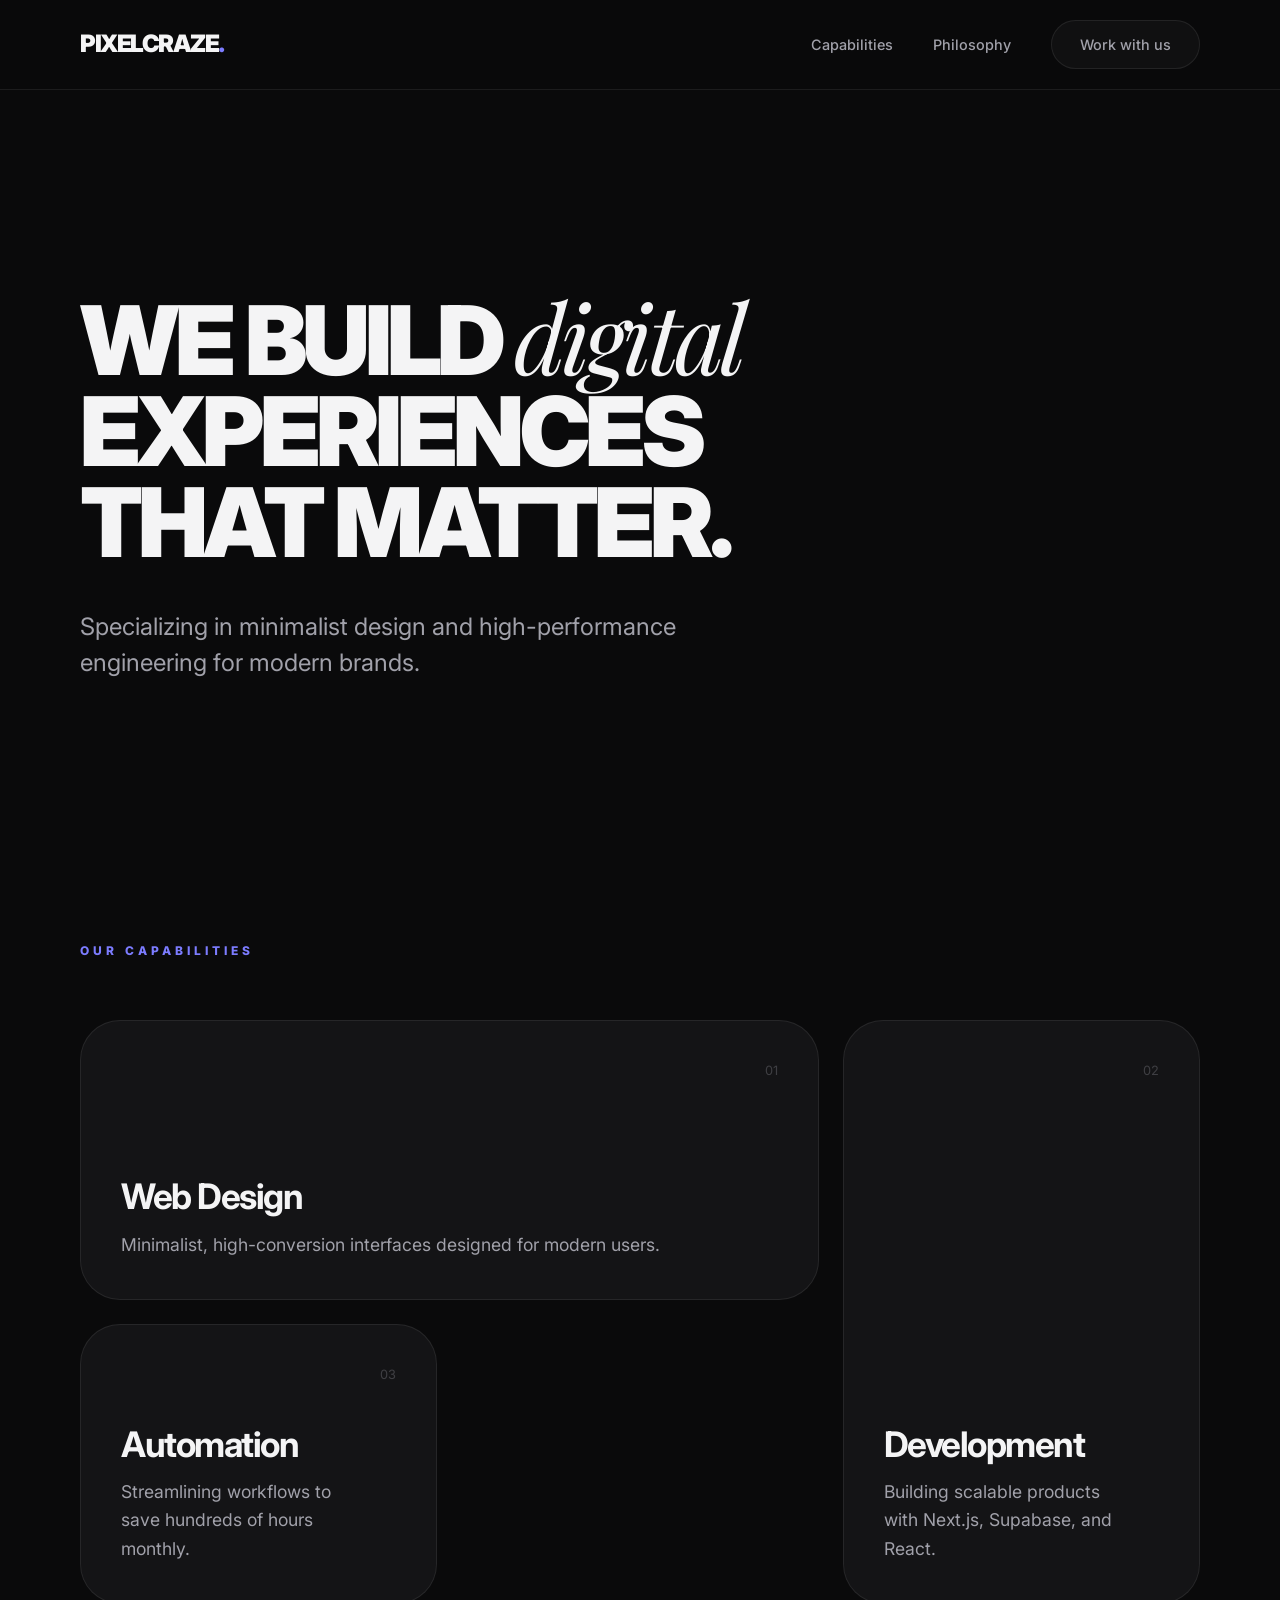
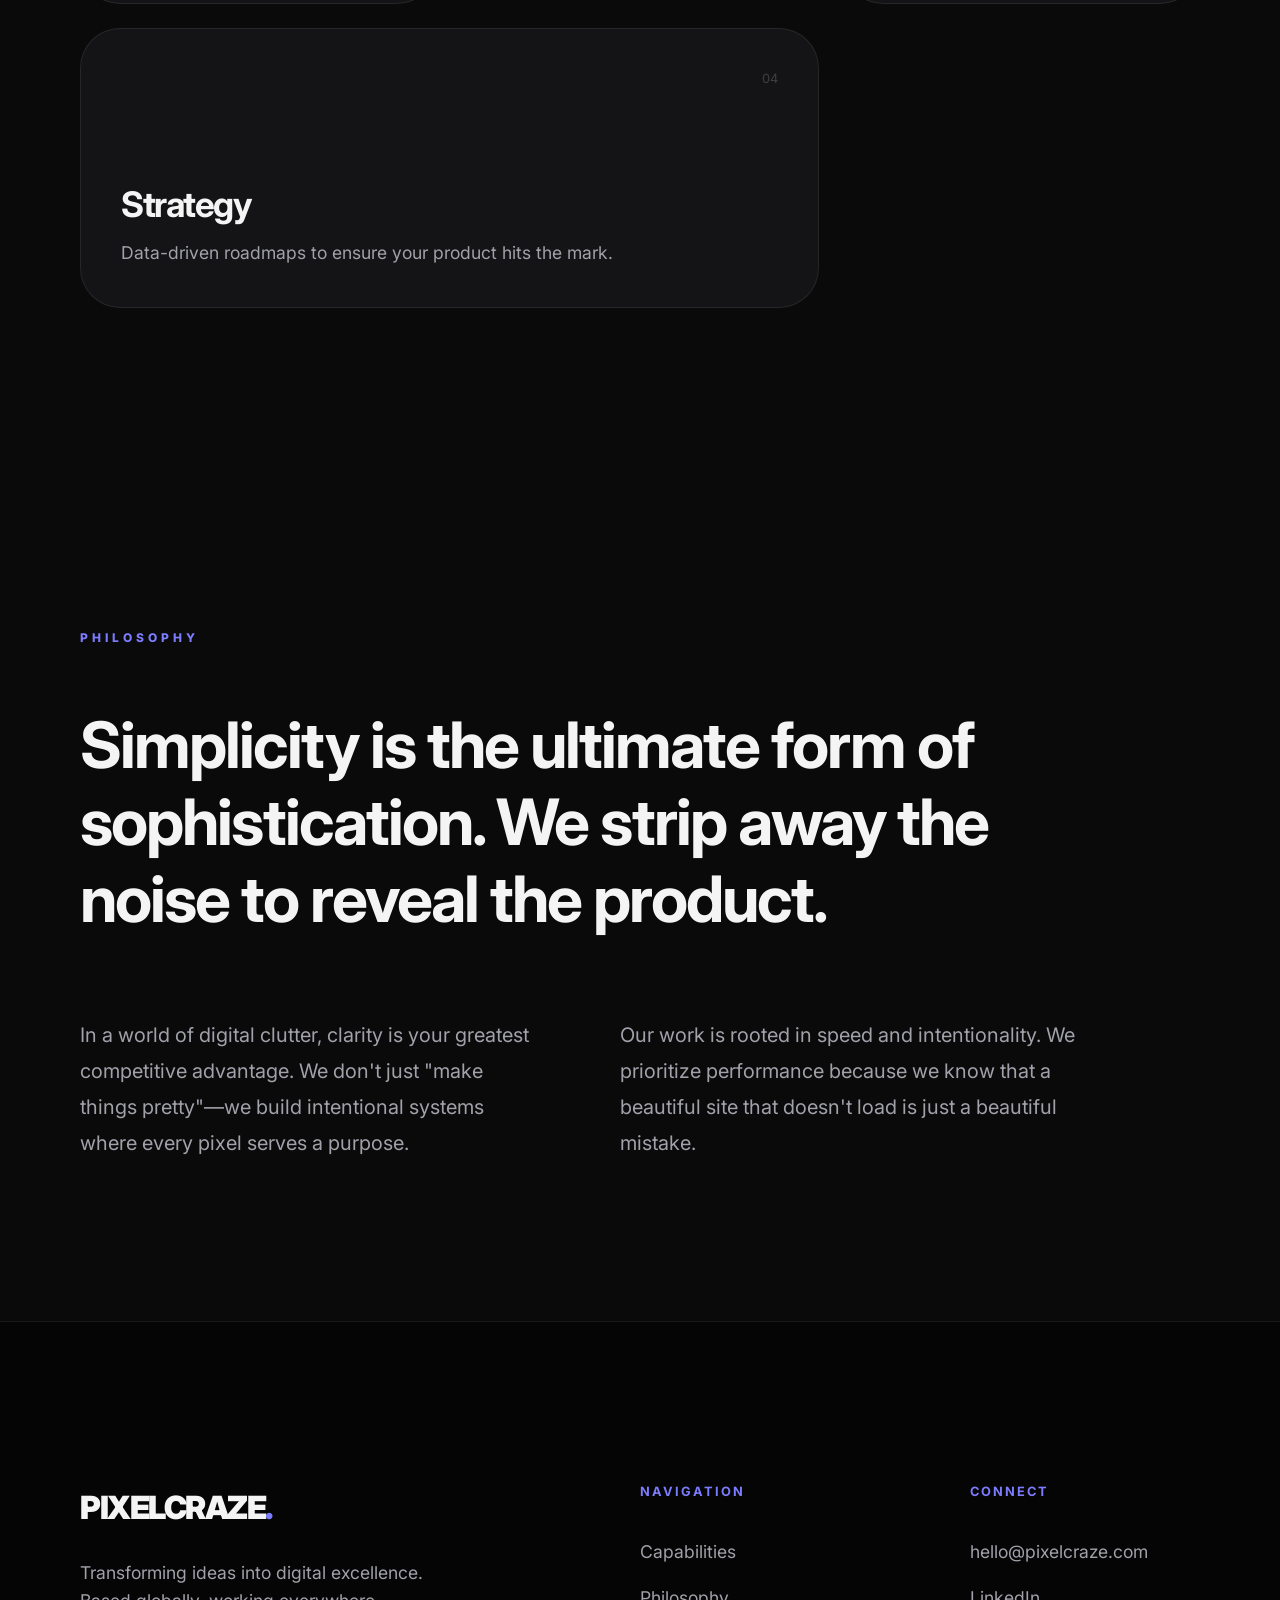
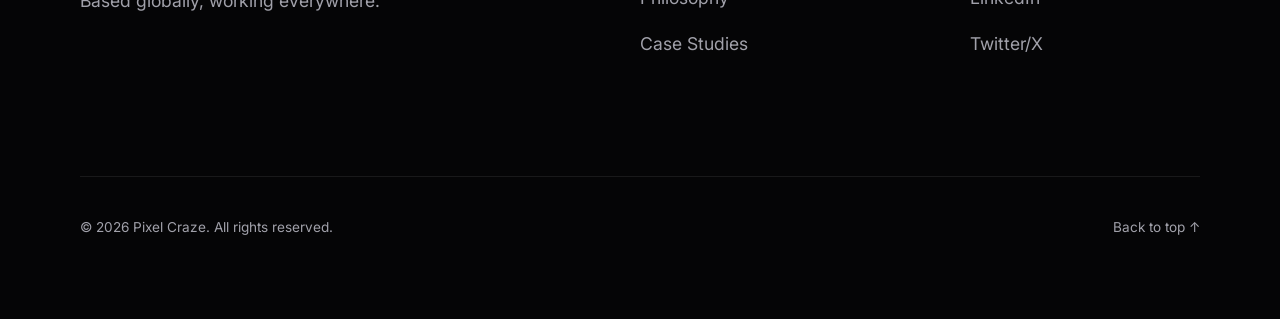
==== commit c3312acf: "i am tired of this" ====
--- a/index.html
+++ b/index.html
@@ -3,7 +3,7 @@
 <head>
     <meta charset="UTF-8">
     <meta name="viewport" content="width=device-width, initial-scale=1.0">
-    <title>Pixel Craze | Digital Excellence</title>
+    <title>Pixel Craze | Design & Automation Studio</title>
     <link href="https://fonts.googleapis.com/css2?family=Inter:wght@400;600;800;900&family=Playfair+Display:ital@1&display=swap" rel="stylesheet">
     <link rel="stylesheet" href="style.css">
 </head>
@@ -13,7 +13,7 @@
 
     <nav class="navbar">
         <div class="container nav-content">
-            <a href="#" class="logo">PIXELCRAZE<span class="dot">.</span></a>
+            <a href="#" class="logo">PIXELCRAZE<span>.</span></a>
             <div class="nav-links">
                 <a href="#capabilities">Capabilities</a>
                 <a href="#philosophy">Philosophy</a>
@@ -29,40 +29,40 @@
                 EXPERIENCES <br> 
                 THAT MATTER.
             </h1>
-            <p class="hero-sub">Minimalist design meets high-performance engineering. We create digital products that stand the test of time.</p>
+            <p class="hero-sub">Specializing in minimalist design and high-performance engineering for modern brands.</p>
         </div>
     </section>
 
     <section id="capabilities" class="capabilities">
         <div class="container">
-            <span class="section-label">Expertise</span>
+            <span class="section-label">Our Capabilities</span>
             <div class="bento-grid">
-                <div class="bento-card wide">
+                <div class="bento-card card-wide">
                     <span class="card-num">01</span>
-                    <div class="card-content">
+                    <div class="card-inner">
                         <h3>Web Design</h3>
-                        <p>Visual identities that prioritize clarity and user intent.</p>
+                        <p>Minimalist, high-conversion interfaces designed for modern users.</p>
                     </div>
                 </div>
-                <div class="bento-card tall">
+                <div class="bento-card card-tall">
                     <span class="card-num">02</span>
-                    <div class="card-content">
+                    <div class="card-inner">
                         <h3>Development</h3>
-                        <p>Clean, scalable code built with React and Next.js.</p>
+                        <p>Building scalable products with Next.js, Supabase, and React.</p>
                     </div>
                 </div>
                 <div class="bento-card">
                     <span class="card-num">03</span>
-                    <div class="card-content">
+                    <div class="card-inner">
                         <h3>Automation</h3>
-                        <p>Streamlining business workflows through custom tools.</p>
+                        <p>Streamlining workflows to save hundreds of hours monthly.</p>
                     </div>
                 </div>
-                <div class="bento-card wide">
+                <div class="bento-card card-wide">
                     <span class="card-num">04</span>
-                    <div class="card-content">
-                        <h3>Digital Growth</h3>
-                        <p>Data-driven strategies to scale your brand effectively.</p>
+                    <div class="card-inner">
+                        <h3>Strategy</h3>
+                        <p>Data-driven roadmaps to ensure your product hits the mark.</p>
                     </div>
                 </div>
             </div>
@@ -73,10 +73,10 @@
         <div class="container">
             <div class="philosophy-wrapper">
                 <span class="section-label">Philosophy</span>
-                <h2 class="big-text">Simplicity is the ultimate form of sophistication. We strip away the ego to reveal the product.</h2>
-                <div class="philosophy-columns">
-                    <p>We believe every pixel must earn its place. In an era of digital noise, clarity is a competitive advantage. We help brands find that clarity through intentional design.</p>
-                    <p>Our work is rooted in performance. We don't just build for aesthetics; we build for speed, accessibility, and conversion.</p>
+                <h2 class="big-text">Simplicity is the ultimate form of sophistication. We strip away the noise to reveal the product.</h2>
+                <div class="philosophy-content">
+                    <p>In a world of digital clutter, clarity is your greatest competitive advantage. We don't just "make things pretty"—we build intentional systems where every pixel serves a purpose.</p>
+                    <p>Our work is rooted in speed and intentionality. We prioritize performance because we know that a beautiful site that doesn't load is just a beautiful mistake.</p>
                 </div>
             </div>
         </div>
@@ -84,27 +84,27 @@
 
     <footer id="contact">
         <div class="container">
-            <div class="footer-top">
+            <div class="footer-grid">
                 <div class="footer-brand">
-                    <a href="#" class="logo">PIXELCRAZE<span class="dot">.</span></a>
-                    <p>Designing and engineering the next era of digital interactions.</p>
+                    <a href="#" class="logo">PIXELCRAZE<span>.</span></a>
+                    <p>Transforming ideas into digital excellence. Based globally, working everywhere.</p>
                 </div>
-                <div class="footer-links">
-                    <div class="footer-group">
-                        <h4>Studio</h4>
-                        <a href="#capabilities">Capabilities</a>
-                        <a href="#philosophy">Philosophy</a>
-                    </div>
-                    <div class="footer-group">
-                        <h4>Social</h4>
-                        <a href="#">LinkedIn</a>
-                        <a href="#">Twitter</a>
-                    </div>
+                <div class="footer-nav">
+                    <h4>Navigation</h4>
+                    <a href="#capabilities">Capabilities</a>
+                    <a href="#philosophy">Philosophy</a>
+                    <a href="#">Case Studies</a>
+                </div>
+                <div class="footer-nav">
+                    <h4>Connect</h4>
+                    <a href="mailto:hello@pixelcraze.com">hello@pixelcraze.com</a>
+                    <a href="#">LinkedIn</a>
+                    <a href="#">Twitter/X</a>
                 </div>
             </div>
             <div class="footer-bottom">
-                <p>&copy; 2026 Pixel Craze Studio. All rights reserved.</p>
-                <p>Scroll to top &uarr;</p>
+                <p>&copy; 2026 Pixel Craze. All rights reserved.</p>
+                <p>Back to top &uarr;</p>
             </div>
         </div>
     </footer>
--- a/style.css
+++ b/style.css
@@ -1,4 +1,4 @@
-/* --- 1. CONFIG & TOKENS --- */
+/* --- 1. THEME & TOKENS --- */
 :root {
     --bg: #0a0a0b;
     --card-bg: #141416;
@@ -8,8 +8,7 @@
     --border: rgba(255, 255, 255, 0.08);
     
     --nav-height: 90px;
-    --section-padding: 180px;
-    --mobile-padding: 100px;
+    --section-spacing: 160px; /* Enhanced vertical breathing room */
 }
 
 /* --- 2. RESET --- */
@@ -33,6 +32,7 @@
     -webkit-font-smoothing: antialiased;
 }
 
+/* Suble Film Grain for Depth */
 .noise-overlay {
     position: fixed;
     top: 0; left: 0; width: 100%; height: 100%;
@@ -43,12 +43,12 @@
 }
 
 .container {
-    max-width: 1300px;
+    max-width: 1200px;
     margin: 0 auto;
-    padding: 0 6%;
-}
-
-/* --- 3. NAVBAR (Alignment Fix) --- */
+    padding: 0 40px;
+}
+
+/* --- 3. NAVBAR (Disorientation Fix) --- */
 .navbar {
     height: var(--nav-height);
     width: 100%;
@@ -59,25 +59,25 @@
     backdrop-filter: blur(20px);
     border-bottom: 1px solid var(--border);
     display: flex;
-    align-items: center; /* Vertical alignment for all elements */
+    align-items: center; /* PERFECT VERTICAL CENTERING */
 }
 
 .nav-content {
     width: 100%;
     display: flex;
     justify-content: space-between;
-    align-items: center; /* Cross-axis centering */
+    align-items: center;
 }
 
 .logo {
     font-weight: 900;
-    font-size: 1.4rem;
+    font-size: 1.5rem;
     letter-spacing: -1.5px;
     text-decoration: none;
     color: var(--text);
 }
 
-.logo .dot { color: var(--accent); }
+.logo span { color: var(--accent); }
 
 .nav-links {
     display: flex;
@@ -100,19 +100,19 @@
     border: 1px solid var(--border);
     border-radius: 100px;
     background: rgba(255, 255, 255, 0.03);
-    color: var(--text) !important;
-}
-
-/* --- 4. HERO --- */
+    font-weight: 600;
+}
+
+/* --- 4. HERO (Typography Spacing Theory) --- */
 .hero {
-    padding: 220px 0 120px;
+    padding: 200px 0 100px;
 }
 
 .hero-text {
-    font-size: clamp(2.8rem, 8.5vw, 6rem);
+    font-size: clamp(3.5rem, 8vw, 6rem);
     font-weight: 900;
     line-height: 0.95;
-    letter-spacing: -0.05em; /* Typographic theory: tighter kerning for large bold headers */
+    letter-spacing: -0.05em; /* Tighter kerning for bold display type */
     margin-bottom: 40px;
     text-transform: uppercase;
 }
@@ -125,15 +125,15 @@
 }
 
 .hero-sub {
-    font-size: clamp(1.1rem, 2vw, 1.4rem);
-    color: var(--text-muted);
-    max-width: 650px;
+    font-size: clamp(1.2rem, 2vw, 1.5rem);
+    color: var(--text-muted);
+    max-width: 600px;
     line-height: 1.5;
 }
 
-/* --- 5. BENTO GRID CAPABILITIES --- */
+/* --- 5. BENTO GRID (The Mistake Fix) --- */
 .capabilities {
-    padding: var(--section-padding) 0;
+    padding: var(--section-spacing) 0;
 }
 
 .section-label {
@@ -143,12 +143,12 @@
     letter-spacing: 4px;
     color: var(--accent);
     margin-bottom: 60px;
-    font-weight: 700;
+    font-weight: 800;
 }
 
 .bento-grid {
     display: grid;
-    grid-template-columns: repeat(3, 1fr);
+    grid-template-columns: repeat(3, 1fr); /* 3 column laptop grid */
     grid-auto-rows: 280px;
     gap: 24px;
 }
@@ -157,12 +157,17 @@
     background: var(--card-bg);
     border: 1px solid var(--border);
     border-radius: 40px;
-    padding: 48px;
+    padding: 40px;
     position: relative;
     display: flex;
     flex-direction: column;
-    justify-content: flex-end;
-}
+    justify-content: flex-end; /* Text sits at bottom for Bento style */
+    overflow: hidden;
+}
+
+/* Bento Sizing Logic */
+.card-wide { grid-column: span 2; }
+.card-tall { grid-row: span 2; }
 
 .card-num {
     position: absolute;
@@ -170,65 +175,59 @@
     right: 40px;
     font-size: 0.8rem;
     color: var(--text-muted);
-    opacity: 0.4;
-}
-
-/* Bento Sizing Logic */
-.bento-card.wide { grid-column: span 2; }
-.bento-card.tall { grid-row: span 2; }
+    opacity: 0.3;
+}
 
 .bento-card h3 {
-    font-size: 2rem;
-    margin-bottom: 12px;
+    font-size: 2.2rem;
+    margin-bottom: 15px;
     letter-spacing: -1.5px;
     line-height: 1.1;
 }
 
 .bento-card p {
     color: var(--text-muted);
-    font-size: 1.05rem;
+    font-size: 1.1rem;
     max-width: 90%;
 }
 
-/* --- 6. PHILOSOPHY (Visual Rhythm Fix) --- */
+/* --- 6. PHILOSOPHY (Enhanced Spacing) --- */
 .philosophy {
-    padding: var(--section-padding) 0;
-}
-
-.philosophy-wrapper {
-    max-width: 1000px;
-}
+    padding: var(--section-spacing) 0;
+}
+
+.philosophy-wrapper { max-width: 1000px; }
 
 .big-text {
-    font-size: clamp(1.8rem, 4.5vw, 3.8rem);
+    font-size: clamp(2.2rem, 5vw, 4rem);
     line-height: 1.2;
     letter-spacing: -2px;
     margin-bottom: 80px;
 }
 
-.philosophy-columns {
-    display: flex;
+.philosophy-content {
+    display: grid;
+    grid-template-columns: 1fr 1fr; /* Split view for laptop readability */
+    gap: 80px;
+}
+
+.philosophy-content p {
+    font-size: 1.25rem;
+    color: var(--text-muted);
+    line-height: 1.8;
+}
+
+/* --- 7. FOOTER (Scale & prominence) --- */
+footer {
+    padding: 160px 0 80px; /* Huge top padding to make it a section */
+    border-top: 1px solid var(--border);
+    background: #050506;
+}
+
+.footer-grid {
+    display: grid;
+    grid-template-columns: 2fr 1fr 1fr; /* Laptop 3-column footer */
     gap: 100px;
-    border-top: 1px solid var(--border);
-    padding-top: 60px;
-}
-
-.philosophy-columns p {
-    flex: 1;
-    font-size: 1.3rem;
-    color: var(--text-muted);
-    line-height: 1.8; /* Generous line height for clarity */
-}
-
-/* --- 7. FOOTER (Space Fix) --- */
-footer {
-    padding: 160px 0 80px; /* High top padding for prominence */
-    border-top: 1px solid var(--border);
-}
-
-.footer-top {
-    display: flex;
-    justify-content: space-between;
     margin-bottom: 100px;
 }
 
@@ -236,32 +235,28 @@
 .footer-brand p {
     margin-top: 25px;
     color: var(--text-muted);
-    max-width: 320px;
-}
-
-.footer-links {
-    display: flex;
-    gap: 100px;
-}
-
-.footer-group h4 {
+    max-width: 350px;
+    font-size: 1.1rem;
+}
+
+.footer-nav h4 {
     font-size: 0.8rem;
     text-transform: uppercase;
     letter-spacing: 2px;
-    margin-bottom: 30px;
+    margin-bottom: 35px;
     color: var(--accent);
 }
 
-.footer-group a {
+.footer-nav a {
     display: block;
     text-decoration: none;
     color: var(--text-muted);
-    margin-bottom: 15px;
+    margin-bottom: 18px;
     font-size: 1.1rem;
     transition: 0.3s;
 }
 
-.footer-group a:hover { color: var(--text); }
+.footer-nav a:hover { color: var(--text); }
 
 .footer-bottom {
     display: flex;
@@ -272,28 +267,21 @@
     color: var(--text-muted);
 }
 
-/* --- 8. MOBILE RESPONSIVENESS --- */
-@media (max-width: 950px) {
-    .bento-grid {
-        grid-template-columns: 1fr;
-        grid-auto-rows: auto;
-    }
-    .bento-card.wide, .bento-card.tall { grid-column: span 1; grid-row: auto; }
-    .bento-card { min-height: 320px; }
+/* --- 8. RESPONSIVE (Maintaining integrity) --- */
+@media (max-width: 1024px) {
+    .bento-grid { grid-template-columns: 1fr 1fr; }
+    .footer-grid { gap: 60px; }
+}
+
+@media (max-width: 768px) {
+    .navbar { height: 80px; }
+    .nav-links { display: none; } /* Hamburger should go here if needed */
     
-    .footer-top { flex-direction: column; gap: 60px; }
-}
-
-@media (max-width: 600px) {
-    .navbar { height: 80px; }
-    .nav-links a:not(.cta-pill) { display: none; } /* Focus on CTA for mobile clarity */
+    .hero { padding: 140px 0 60px; }
+    .bento-grid { grid-template-columns: 1fr; grid-auto-rows: auto; }
+    .card-wide, .card-tall { grid-column: span 1; grid-row: auto; }
+    .bento-card { min-height: 300px; }
     
-    .hero { padding: 140px 0 60px; text-align: center; }
-    .hero-sub { margin: 0 auto; }
-    
-    .philosophy-columns { flex-direction: column; gap: 40px; }
-    .philosophy { padding: var(--mobile-padding) 0; }
-    
-    .footer-links { flex-direction: column; gap: 40px; }
-    .footer-bottom { flex-direction: column; gap: 20px; text-align: center; }
+    .philosophy-content { grid-template-columns: 1fr; gap: 40px; }
+    .footer-grid { grid-template-columns: 1fr; gap: 60px; }
 }
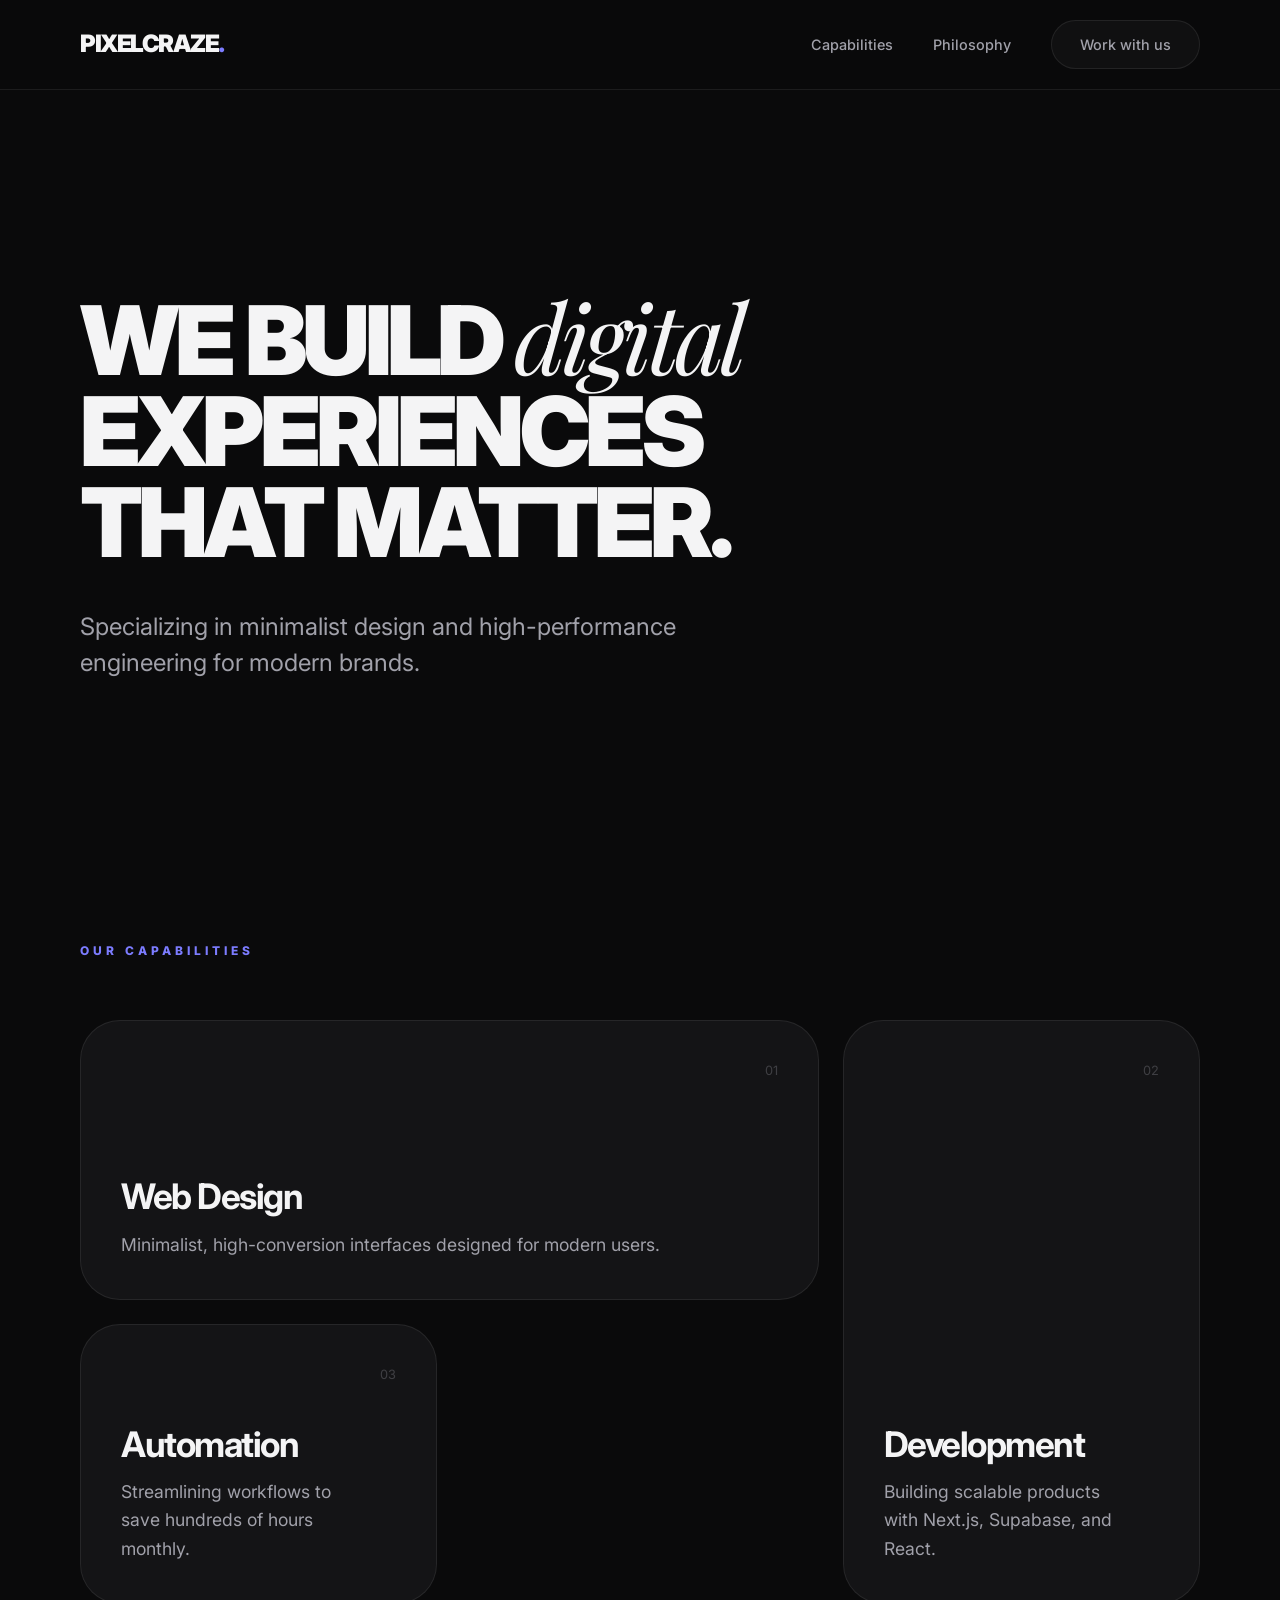
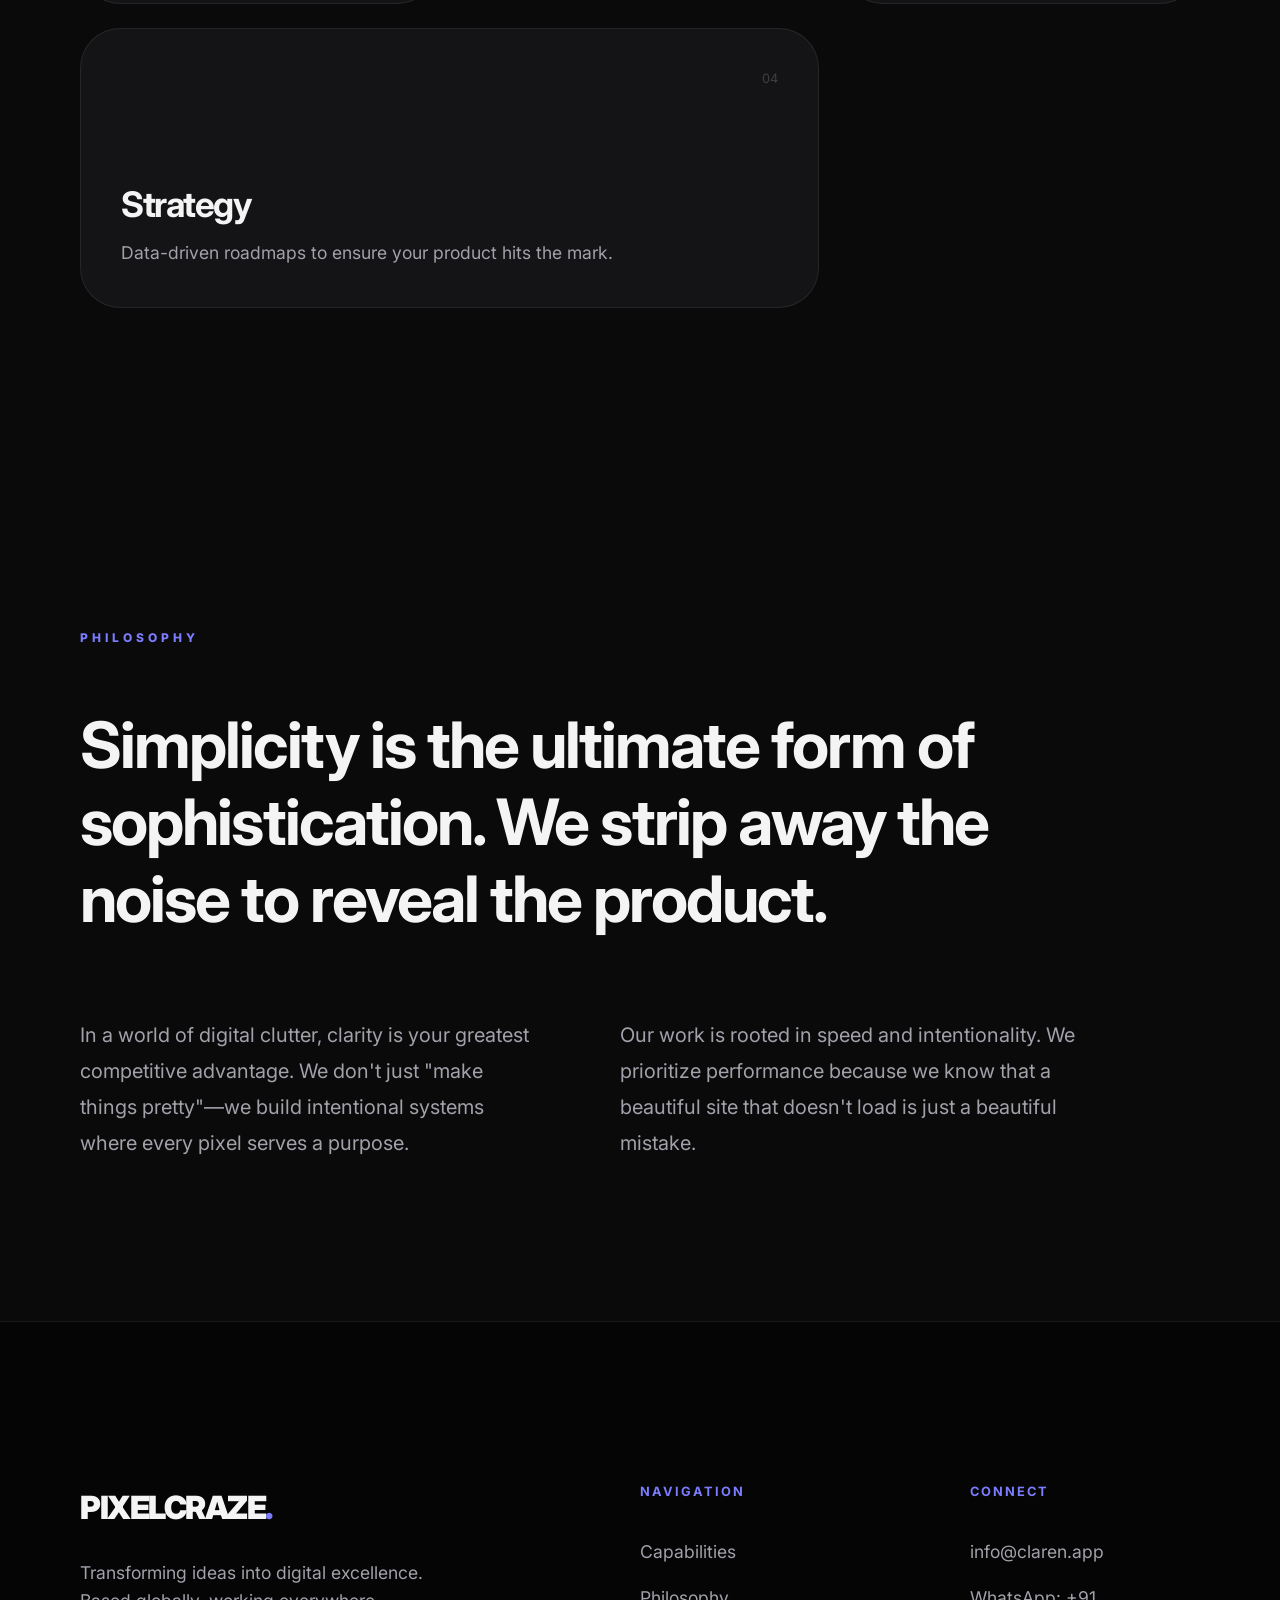
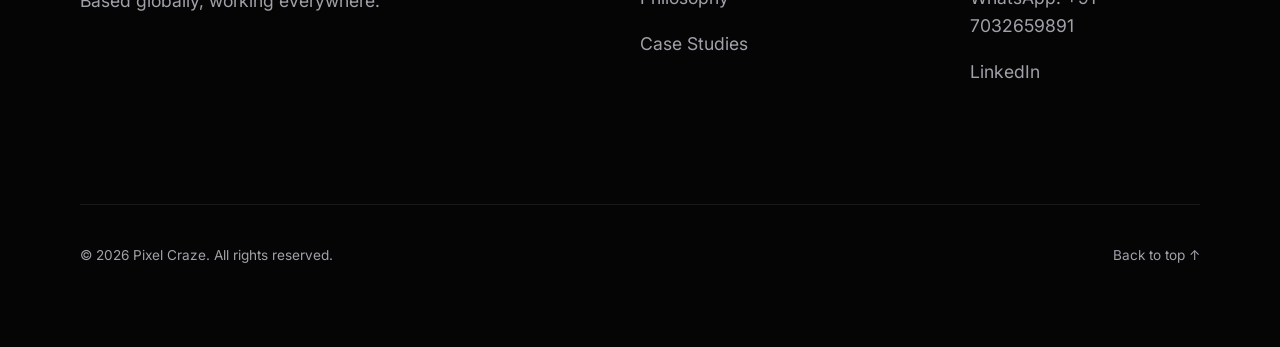
==== commit f6ef0da4: "i cannot do this" ====
--- a/index.html
+++ b/index.html
@@ -97,9 +97,9 @@
                 </div>
                 <div class="footer-nav">
                     <h4>Connect</h4>
-                    <a href="mailto:hello@pixelcraze.com">hello@pixelcraze.com</a>
+                    <a href="mailto:info@claren.app">info@claren.app</a>
+                    <a href="https://wa.me/917032659891" target="_blank">WhatsApp: +91 7032659891</a>
                     <a href="#">LinkedIn</a>
-                    <a href="#">Twitter/X</a>
                 </div>
             </div>
             <div class="footer-bottom">
--- a/style.css
+++ b/style.css
@@ -8,7 +8,7 @@
     --border: rgba(255, 255, 255, 0.08);
     
     --nav-height: 90px;
-    --section-spacing: 160px; /* Enhanced vertical breathing room */
+    --section-spacing: 160px;
 }
 
 /* --- 2. RESET --- */
@@ -32,7 +32,6 @@
     -webkit-font-smoothing: antialiased;
 }
 
-/* Suble Film Grain for Depth */
 .noise-overlay {
     position: fixed;
     top: 0; left: 0; width: 100%; height: 100%;
@@ -48,7 +47,7 @@
     padding: 0 40px;
 }
 
-/* --- 3. NAVBAR (Disorientation Fix) --- */
+/* --- 3. NAVBAR (Alignment Fix) --- */
 .navbar {
     height: var(--nav-height);
     width: 100%;
@@ -59,7 +58,7 @@
     backdrop-filter: blur(20px);
     border-bottom: 1px solid var(--border);
     display: flex;
-    align-items: center; /* PERFECT VERTICAL CENTERING */
+    align-items: center; /* Vertical Center */
 }
 
 .nav-content {
@@ -101,9 +100,11 @@
     border-radius: 100px;
     background: rgba(255, 255, 255, 0.03);
     font-weight: 600;
-}
-
-/* --- 4. HERO (Typography Spacing Theory) --- */
+    text-decoration: none;
+    color: var(--text);
+}
+
+/* --- 4. HERO --- */
 .hero {
     padding: 200px 0 100px;
 }
@@ -112,7 +113,7 @@
     font-size: clamp(3.5rem, 8vw, 6rem);
     font-weight: 900;
     line-height: 0.95;
-    letter-spacing: -0.05em; /* Tighter kerning for bold display type */
+    letter-spacing: -0.05em;
     margin-bottom: 40px;
     text-transform: uppercase;
 }
@@ -131,7 +132,7 @@
     line-height: 1.5;
 }
 
-/* --- 5. BENTO GRID (The Mistake Fix) --- */
+/* --- 5. BENTO GRID (Logic Fix) --- */
 .capabilities {
     padding: var(--section-spacing) 0;
 }
@@ -148,7 +149,7 @@
 
 .bento-grid {
     display: grid;
-    grid-template-columns: repeat(3, 1fr); /* 3 column laptop grid */
+    grid-template-columns: repeat(3, 1fr); /* 3 column grid for laptops */
     grid-auto-rows: 280px;
     gap: 24px;
 }
@@ -161,7 +162,7 @@
     position: relative;
     display: flex;
     flex-direction: column;
-    justify-content: flex-end; /* Text sits at bottom for Bento style */
+    justify-content: flex-end; 
     overflow: hidden;
 }
 
@@ -191,7 +192,7 @@
     max-width: 90%;
 }
 
-/* --- 6. PHILOSOPHY (Enhanced Spacing) --- */
+/* --- 6. PHILOSOPHY --- */
 .philosophy {
     padding: var(--section-spacing) 0;
 }
@@ -207,7 +208,7 @@
 
 .philosophy-content {
     display: grid;
-    grid-template-columns: 1fr 1fr; /* Split view for laptop readability */
+    grid-template-columns: 1fr 1fr;
     gap: 80px;
 }
 
@@ -217,16 +218,16 @@
     line-height: 1.8;
 }
 
-/* --- 7. FOOTER (Scale & prominence) --- */
+/* --- 7. FOOTER --- */
 footer {
-    padding: 160px 0 80px; /* Huge top padding to make it a section */
+    padding: 160px 0 80px;
     border-top: 1px solid var(--border);
     background: #050506;
 }
 
 .footer-grid {
     display: grid;
-    grid-template-columns: 2fr 1fr 1fr; /* Laptop 3-column footer */
+    grid-template-columns: 2fr 1fr 1fr;
     gap: 100px;
     margin-bottom: 100px;
 }
@@ -267,15 +268,14 @@
     color: var(--text-muted);
 }
 
-/* --- 8. RESPONSIVE (Maintaining integrity) --- */
+/* --- 8. MOBILE RESPONSIVE --- */
 @media (max-width: 1024px) {
     .bento-grid { grid-template-columns: 1fr 1fr; }
-    .footer-grid { gap: 60px; }
 }
 
 @media (max-width: 768px) {
     .navbar { height: 80px; }
-    .nav-links { display: none; } /* Hamburger should go here if needed */
+    .nav-links { display: none; } 
     
     .hero { padding: 140px 0 60px; }
     .bento-grid { grid-template-columns: 1fr; grid-auto-rows: auto; }
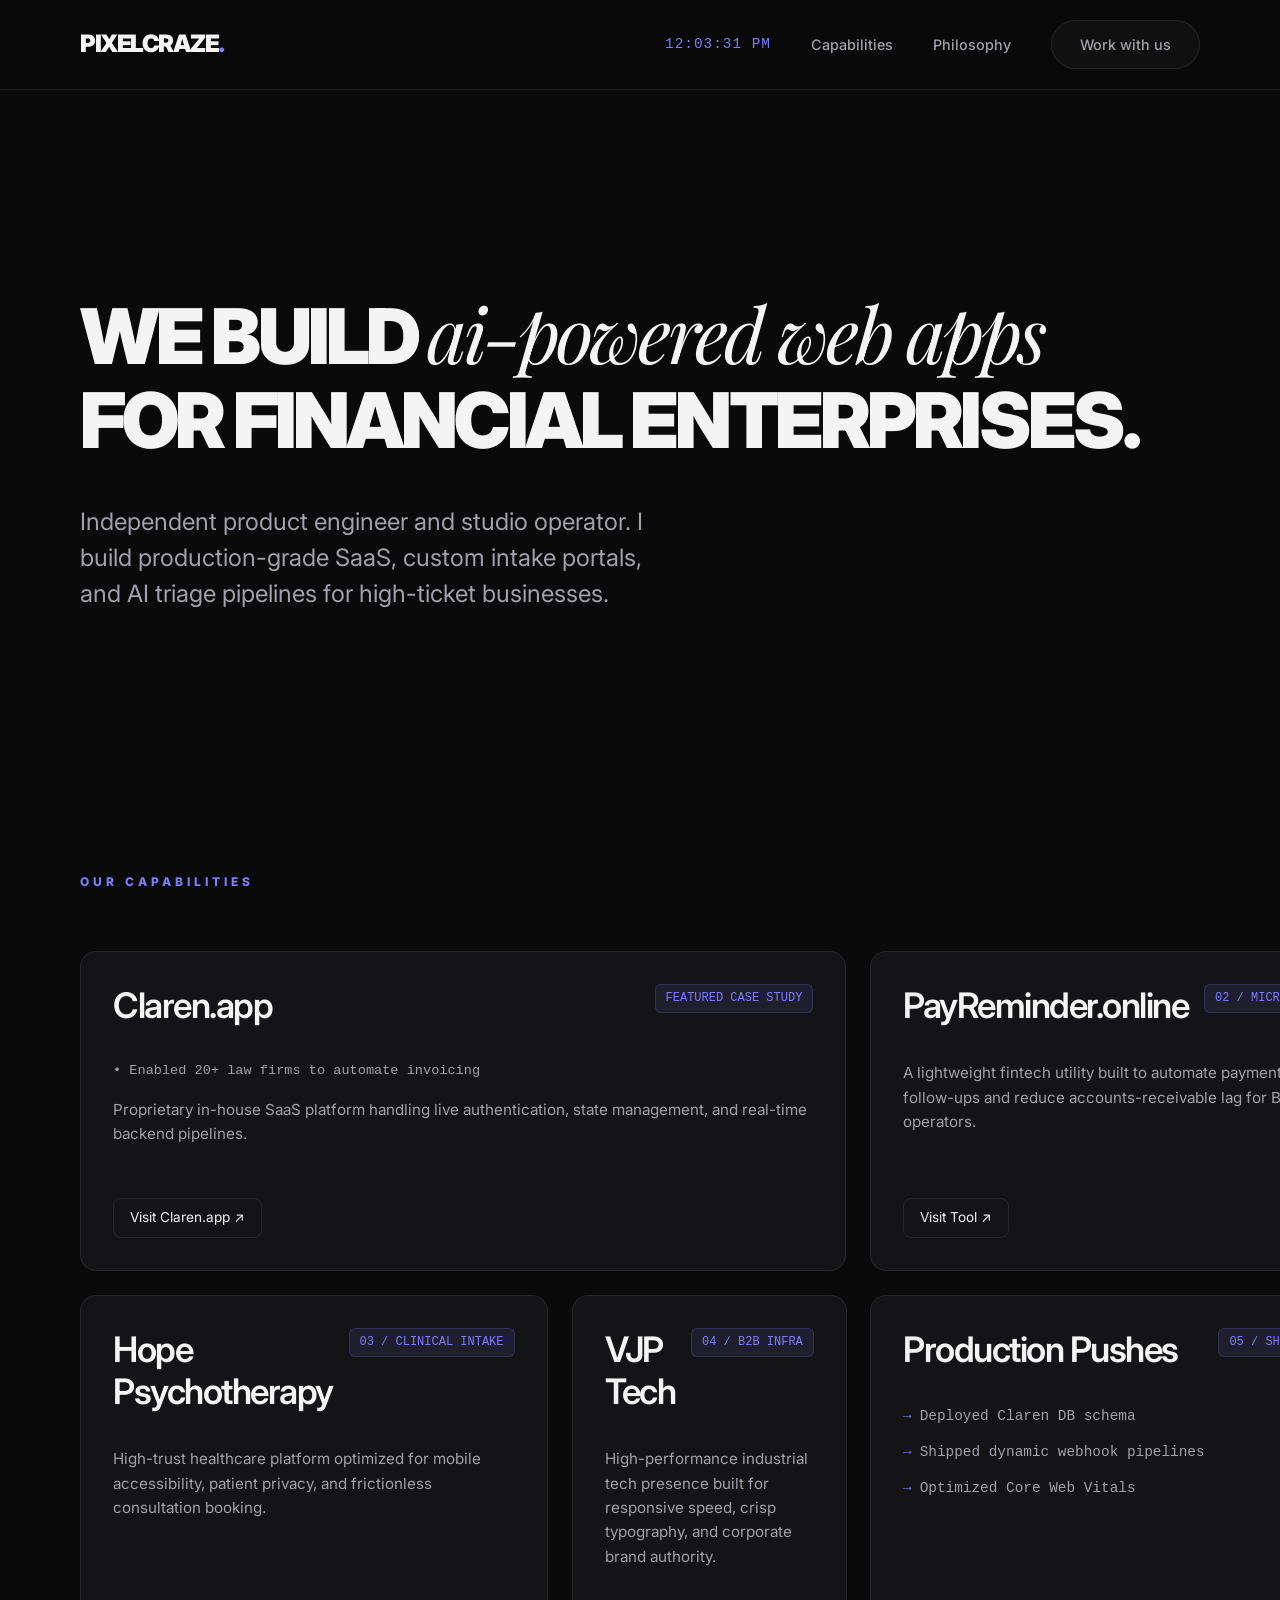
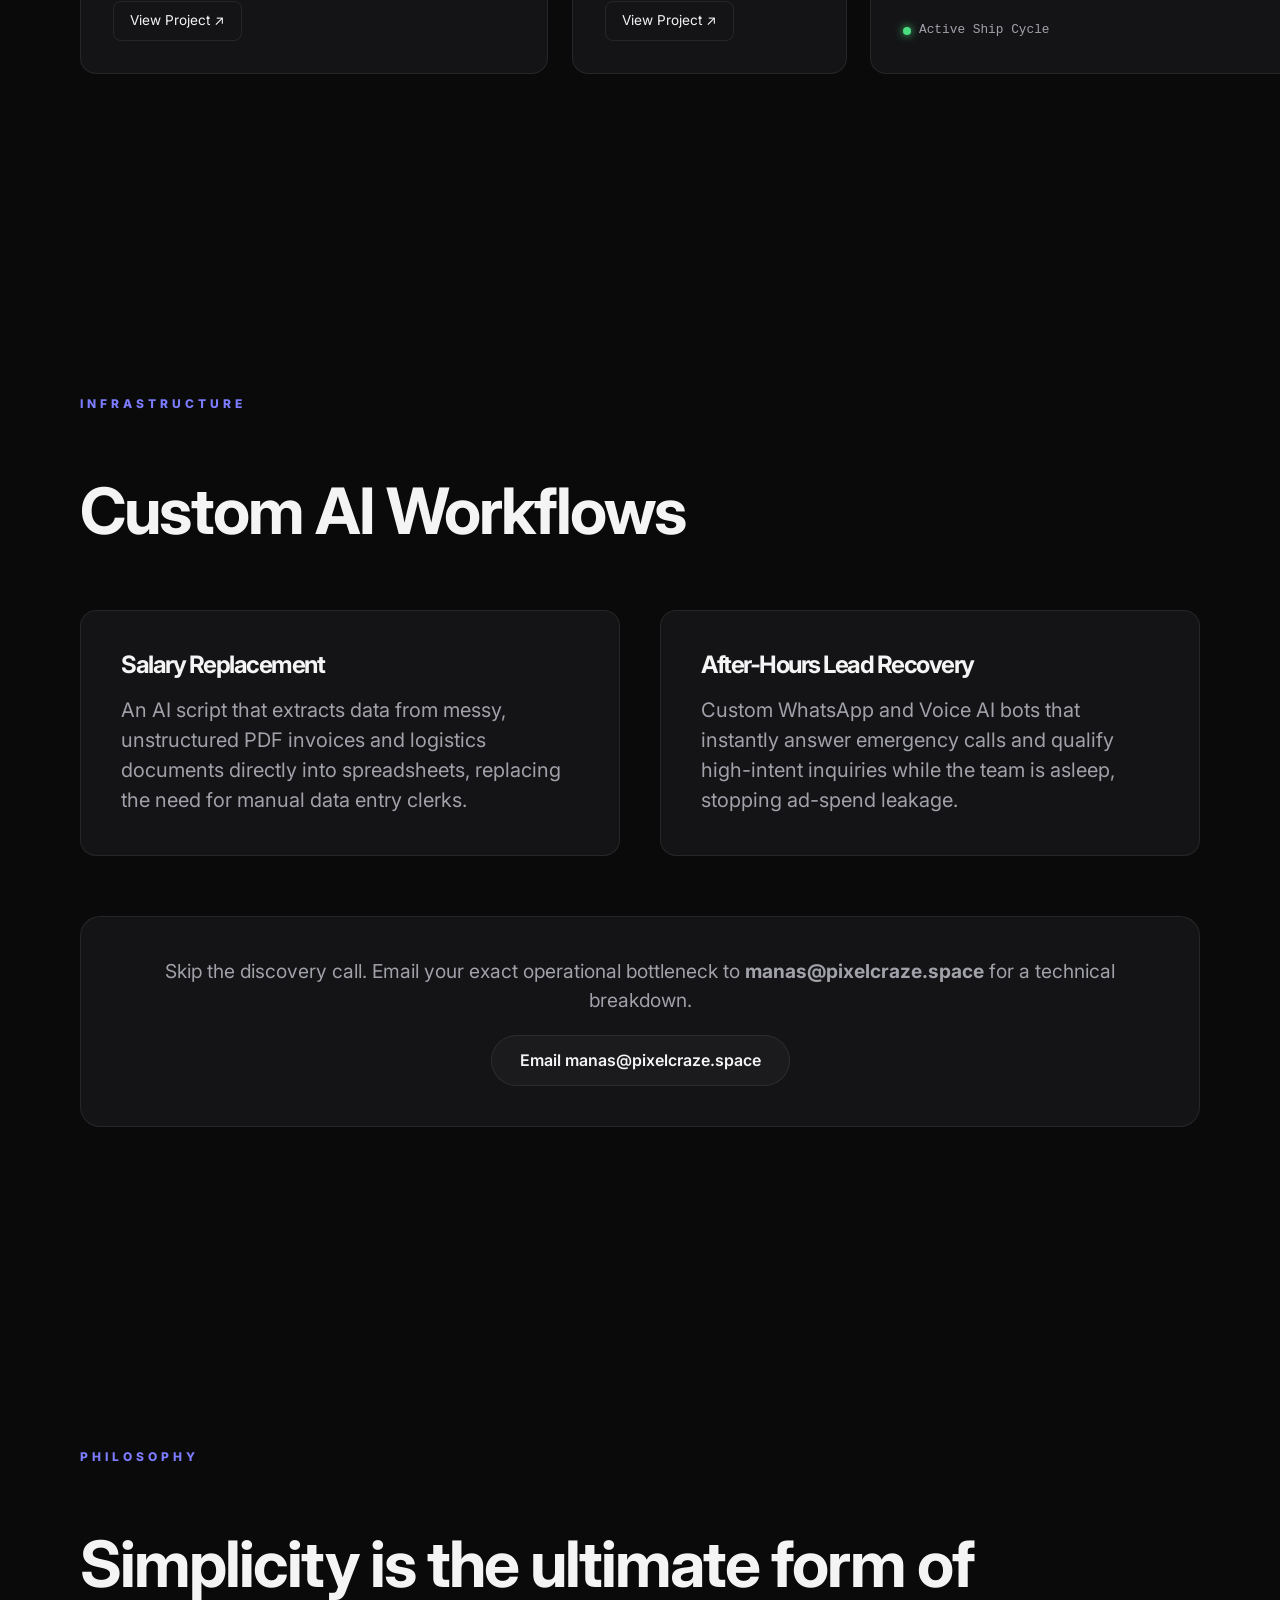
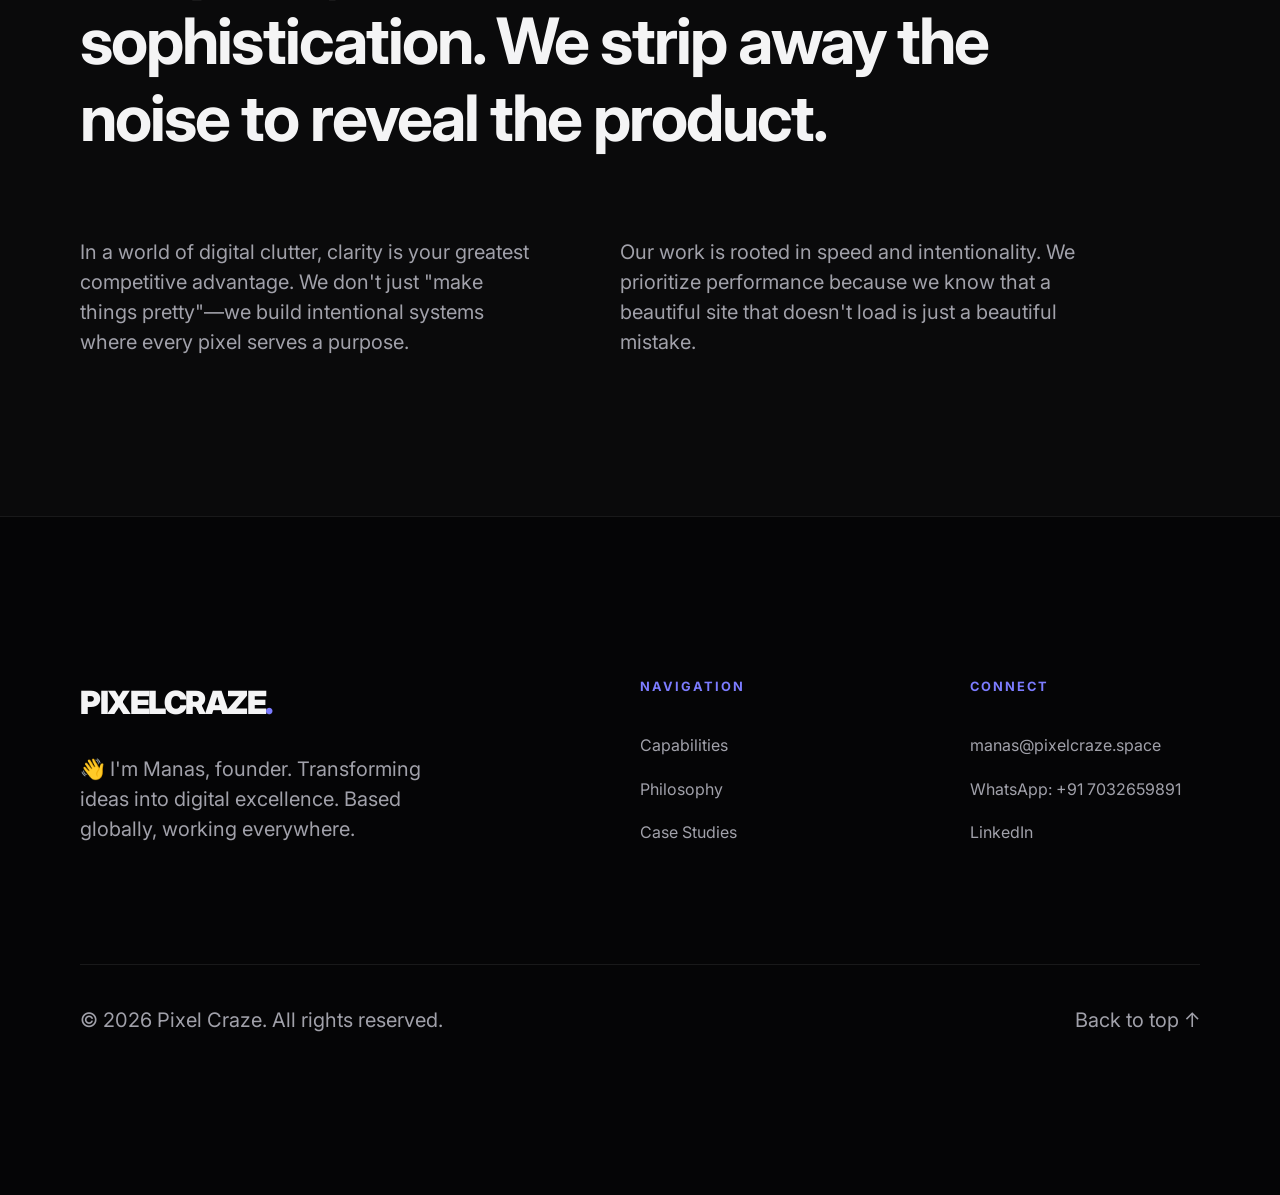
==== commit 5be2e9ff: "New updates" ====
--- a/index.html
+++ b/index.html
@@ -15,6 +15,7 @@
         <div class="container nav-content">
             <a href="#" class="logo">PIXELCRAZE<span>.</span></a>
             <div class="nav-links">
+                <span id="ist-clock" class="ist-clock" style="font-family: monospace; font-size: 0.9rem; color: var(--accent); letter-spacing: 1px;">00:00:00</span>
                 <a href="#capabilities">Capabilities</a>
                 <a href="#philosophy">Philosophy</a>
                 <a href="#contact" class="cta-pill">Work with us</a>
@@ -25,46 +26,121 @@
     <section class="hero">
         <div class="container">
             <h1 class="hero-text">
-                WE BUILD <span class="serif-italic">digital</span> <br> 
-                EXPERIENCES <br> 
-                THAT MATTER.
+                We build <span class="serif-italic">AI-powered web apps</span> <br> 
+                for financial enterprises.
             </h1>
-            <p class="hero-sub">Specializing in minimalist design and high-performance engineering for modern brands.</p>
+            <p class="hero-sub">Independent product engineer and studio operator. I build production-grade SaaS, custom intake portals, and AI triage pipelines for high-ticket businesses.</p>
         </div>
     </section>
 
     <section id="capabilities" class="capabilities">
         <div class="container">
-            <span class="section-label">Our Capabilities</span>
+            <span class="section-label">OUR CAPABILITIES</span>
+
             <div class="bento-grid">
+                <!-- CARD 1: Claren.app (Spans 2 cols on Desktop) -->
                 <div class="bento-card card-wide">
-                    <span class="card-num">01</span>
                     <div class="card-inner">
-                        <h3>Web Design</h3>
-                        <p>Minimalist, high-conversion interfaces designed for modern users.</p>
+                        <div class="card-header">
+                            <h3 class="card-title">Claren.app</h3>
+                            <span class="card-badge">FEATURED CASE STUDY</span>
+                        </div>
+                        <p class="card-metric">• Enabled 20+ law firms to automate invoicing</p>
+                        <p class="card-desc">
+                            Proprietary in-house SaaS platform handling live authentication, state management, and real-time backend pipelines.
+                        </p>
+                        <div class="card-footer">
+                            <a href="https://www.claren.app/" target="_blank" rel="noopener noreferrer" class="card-btn">Visit Claren.app &nearr;</a>
+                        </div>
                     </div>
                 </div>
-                <div class="bento-card card-tall">
-                    <span class="card-num">02</span>
+
+                <!-- CARD 2: PayReminder.online (Spans 1 col on Desktop) -->
+                <div class="bento-card">
                     <div class="card-inner">
-                        <h3>Development</h3>
-                        <p>Building scalable products with Next.js, Supabase, and React.</p>
+                        <div class="card-header">
+                            <h3 class="card-title">PayReminder.online</h3>
+                            <span class="card-badge">02 / MICRO-TOOL</span>
+                        </div>
+                        <p class="card-desc">
+                            A lightweight fintech utility built to automate payment follow-ups and reduce accounts-receivable lag for B2B operators.
+                        </p>
+                        <div class="card-footer">
+                            <a href="https://www.payreminder.online/" target="_blank" rel="noopener noreferrer" class="card-btn">Visit Tool &nearr;</a>
+                        </div>
                     </div>
                 </div>
+
+                <!-- CARD 3: Hope Psychotherapy (Spans 1 col on Desktop) -->
                 <div class="bento-card">
-                    <span class="card-num">03</span>
                     <div class="card-inner">
-                        <h3>Automation</h3>
-                        <p>Streamlining workflows to save hundreds of hours monthly.</p>
+                        <div class="card-header">
+                            <h3 class="card-title">Hope Psychotherapy</h3>
+                            <span class="card-badge">03 / CLINICAL INTAKE</span>
+                        </div>
+                        <p class="card-desc">
+                            High-trust healthcare platform optimized for mobile accessibility, patient privacy, and frictionless consultation booking.
+                        </p>
+                        <div class="card-footer">
+                            <a href="https://www.hopepsychotherapycentre.com/" target="_blank" rel="noopener noreferrer" class="card-btn">View Project &nearr;</a>
+                        </div>
                     </div>
                 </div>
-                <div class="bento-card card-wide">
-                    <span class="card-num">04</span>
+
+                <!-- CARD 4: VJP Tech (Spans 1 col on Desktop) -->
+                <div class="bento-card">
                     <div class="card-inner">
-                        <h3>Strategy</h3>
-                        <p>Data-driven roadmaps to ensure your product hits the mark.</p>
+                        <div class="card-header">
+                            <h3 class="card-title">VJP Tech</h3>
+                            <span class="card-badge">04 / B2B INFRA</span>
+                        </div>
+                        <p class="card-desc">
+                            High-performance industrial tech presence built for responsive speed, crisp typography, and corporate brand authority.
+                        </p>
+                        <div class="card-footer">
+                            <a href="https://www.vjptech.com/" target="_blank" rel="noopener noreferrer" class="card-btn">View Project &nearr;</a>
+                        </div>
                     </div>
                 </div>
+
+                <!-- CARD 5: Production Pushes (Spans 1 col on Desktop) -->
+                <div class="bento-card">
+                    <div class="card-inner">
+                        <div class="card-header">
+                            <h3 class="card-title">Production Pushes</h3>
+                            <span class="card-badge">05 / SHIP LOG</span>
+                        </div>
+                        <ul class="ship-list">
+                            <li>Deployed Claren DB schema</li>
+                            <li>Shipped dynamic webhook pipelines</li>
+                            <li>Optimized Core Web Vitals</li>
+                        </ul>
+                        <div class="card-footer">
+                            <span class="status-indicator"><span class="status-dot"></span> Active Ship Cycle</span>
+                        </div>
+                    </div>
+                </div>
+            </div>
+        </div>
+    </section>
+
+    <section id="ai-automation" style="padding: var(--section-spacing) 0;">
+        <div class="container">
+            <span class="section-label">INFRASTRUCTURE</span>
+            <h2 class="big-text" style="margin-bottom: 60px;">Custom AI Workflows</h2>
+            <div style="display: grid; grid-template-columns: repeat(auto-fit, minmax(300px, 1fr)); gap: 40px; margin-bottom: 60px;">
+                <div class="bento-card" style="min-height: auto; padding: 40px;">
+                    <h3 style="font-size: 1.5rem; margin-bottom: 15px;">Salary Replacement</h3>
+                    <p style="color: var(--text-muted);">An AI script that extracts data from messy, unstructured PDF invoices and logistics documents directly into spreadsheets, replacing the need for manual data entry clerks.</p>
+                </div>
+                <div class="bento-card" style="min-height: auto; padding: 40px;">
+                    <h3 style="font-size: 1.5rem; margin-bottom: 15px;">After-Hours Lead Recovery</h3>
+                    <p style="color: var(--text-muted);">Custom WhatsApp and Voice AI bots that instantly answer emergency calls and qualify high-intent inquiries while the team is asleep, stopping ad-spend leakage.</p>
+                </div>
+            </div>
+            <div class="bento-card" style="min-height: auto; padding: 40px; text-align: center; border-radius: 20px; justify-content: center; align-items: center;">
+                <p style="font-size: 1.2rem; margin-bottom: 20px;">Skip the discovery call. Email your exact operational bottleneck to <strong>manas@pixelcraze.space</strong> for a technical breakdown.</p>
+                <a href="mailto:manas@pixelcraze.space" class="cta-pill" style="display: inline-block;">Email manas@pixelcraze.space</a>
             </div>
         </div>
     </section>
@@ -87,7 +163,7 @@
             <div class="footer-grid">
                 <div class="footer-brand">
                     <a href="#" class="logo">PIXELCRAZE<span>.</span></a>
-                    <p>Transforming ideas into digital excellence. Based globally, working everywhere.</p>
+                    <p>👋 I'm Manas, founder. Transforming ideas into digital excellence. Based globally, working everywhere.</p>
                 </div>
                 <div class="footer-nav">
                     <h4>Navigation</h4>
@@ -97,17 +173,18 @@
                 </div>
                 <div class="footer-nav">
                     <h4>Connect</h4>
-                    <a href="mailto:info@claren.app">info@claren.app</a>
+                    <a href="mailto:manas@pixelcraze.space">manas@pixelcraze.space</a>
                     <a href="https://wa.me/917032659891" target="_blank">WhatsApp: +91 7032659891</a>
                     <a href="#">LinkedIn</a>
                 </div>
             </div>
             <div class="footer-bottom">
-                <p>&copy; 2026 Pixel Craze. All rights reserved.</p>
+                <p>&copy; <span id="year">2026</span> Pixel Craze. All rights reserved.</p>
                 <p>Back to top &uarr;</p>
             </div>
         </div>
     </footer>
 
+    <script src="main.js"></script>
 </body>
 </html>
--- a/style.css
+++ b/style.css
@@ -8,7 +8,7 @@
     --border: rgba(255, 255, 255, 0.08);
     
     --nav-height: 90px;
-    --section-spacing: 160px;
+    --section-spacing: 10rem;
 }
 
 /* --- 2. RESET --- */
@@ -32,6 +32,11 @@
     -webkit-font-smoothing: antialiased;
 }
 
+p {
+    font-size: clamp(1rem, 2.5vw, 1.25rem);
+    line-height: 1.5;
+}
+
 .noise-overlay {
     position: fixed;
     top: 0; left: 0; width: 100%; height: 100%;
@@ -44,7 +49,7 @@
 .container {
     max-width: 1200px;
     margin: 0 auto;
-    padding: 0 40px;
+    padding: 0 2.5rem;
 }
 
 /* --- 3. NAVBAR (Alignment Fix) --- */
@@ -58,7 +63,7 @@
     backdrop-filter: blur(20px);
     border-bottom: 1px solid var(--border);
     display: flex;
-    align-items: center; /* Vertical Center */
+    align-items: center;
 }
 
 .nav-content {
@@ -74,6 +79,12 @@
     letter-spacing: -1.5px;
     text-decoration: none;
     color: var(--text);
+    transition: 0.3s ease;
+}
+
+.logo:hover {
+    color: var(--accent);
+    text-shadow: 0 0 8px var(--accent);
 }
 
 .logo span { color: var(--accent); }
@@ -92,7 +103,7 @@
     transition: 0.3s;
 }
 
-.nav-links a:hover { color: var(--text); }
+.nav-links a:hover { color: var(--accent); }
 
 .cta-pill {
     padding: 12px 28px;
@@ -102,6 +113,12 @@
     font-weight: 600;
     text-decoration: none;
     color: var(--text);
+    transition: 0.3s ease;
+}
+
+.cta-pill:hover {
+    background: var(--accent);
+    border-color: var(--accent);
 }
 
 /* --- 4. HERO --- */
@@ -110,9 +127,9 @@
 }
 
 .hero-text {
-    font-size: clamp(3.5rem, 8vw, 6rem);
+    font-size: clamp(2.5rem, 6vw, 5.5rem);
     font-weight: 900;
-    line-height: 0.95;
+    line-height: 1.1;
     letter-spacing: -0.05em;
     margin-bottom: 40px;
     text-transform: uppercase;
@@ -132,8 +149,8 @@
     line-height: 1.5;
 }
 
-/* --- 5. BENTO GRID (Logic Fix) --- */
-.capabilities {
+/* --- 5. BENTO GRID --- */
+.capabilities, .philosophy, footer {
     padding: var(--section-spacing) 0;
 }
 
@@ -147,60 +164,157 @@
     font-weight: 800;
 }
 
-.bento-grid {
-    display: grid;
-    grid-template-columns: repeat(3, 1fr); /* 3 column grid for laptops */
-    grid-auto-rows: 280px;
-    gap: 24px;
-}
-
-.bento-card {
-    background: var(--card-bg);
-    border: 1px solid var(--border);
-    border-radius: 40px;
-    padding: 40px;
-    position: relative;
-    display: flex;
-    flex-direction: column;
-    justify-content: flex-end; 
-    overflow: hidden;
-}
-
-/* Bento Sizing Logic */
-.card-wide { grid-column: span 2; }
-.card-tall { grid-row: span 2; }
-
-.card-num {
-    position: absolute;
-    top: 40px;
-    right: 40px;
-    font-size: 0.8rem;
-    color: var(--text-muted);
-    opacity: 0.3;
-}
-
+/* Keep old headings for fallback (e.g. AI Workflow section) */
 .bento-card h3 {
-    font-size: 2.2rem;
+    font-size: clamp(1.75rem, 4vw, 2.2rem);
     margin-bottom: 15px;
     letter-spacing: -1.5px;
-    line-height: 1.1;
-}
-
+    line-height: 1.2;
+}
 .bento-card p {
     color: var(--text-muted);
-    font-size: 1.1rem;
-    max-width: 90%;
+}
+
+/* Bento Grid Base */
+.bento-grid {
+  display: grid;
+  grid-template-columns: repeat(3, 1fr);
+  gap: 1.5rem;
+  width: 100%;
+}
+.card-wide {
+  grid-column: span 2;
+}
+
+/* Card Flex Architecture */
+.bento-card {
+  background: var(--card-bg, #141416);
+  border: 1px solid var(--border, rgba(255,255,255,0.08));
+  border-radius: 16px;
+  padding: 2rem;
+  display: flex;
+  flex-direction: column;
+  min-height: 320px;
+  transition: transform 0.3s ease, box-shadow 0.3s ease;
+}
+
+.bento-card:hover {
+    transform: translateY(-5px);
+    box-shadow: 0 8px 20px rgba(124, 124, 255, 0.2);
+}
+
+.card-inner {
+  display: flex;
+  flex-direction: column;
+  height: 100%;
+}
+
+/* Header Flexbox: Stops Title & Badge Collision */
+.card-header {
+  display: flex;
+  justify-content: space-between;
+  align-items: flex-start;
+  gap: 1rem;
+  margin-bottom: 1.25rem;
+}
+.card-title {
+  font-size: clamp(1.4rem, 3vw, 1.75rem);
+  font-weight: 600;
+  line-height: 1.2;
+  margin: 0;
+  color: var(--text, #f4f4f5);
+}
+.card-badge {
+  font-family: monospace;
+  font-size: 0.75rem;
+  color: var(--accent, #7c7cff);
+  background: rgba(124, 124, 255, 0.1);
+  border: 1px solid rgba(124, 124, 255, 0.2);
+  padding: 4px 10px;
+  border-radius: 6px;
+  white-space: nowrap;
+}
+
+/* Push Footer to Bottom */
+.card-desc, .ship-list {
+  flex-grow: 1;
+  color: var(--text-muted, #a1a1aa);
+  font-size: 0.95rem;
+  line-height: 1.6;
+  margin-bottom: 2rem;
+}
+.card-metric {
+  color: var(--accent, #7c7cff);
+  font-family: monospace;
+  font-size: 0.85rem;
+  margin-bottom: 1rem;
+}
+
+.ship-list {
+    list-style: none;
+    padding: 0;
+}
+.ship-list li {
+    font-family: monospace;
+    font-size: 0.9rem;
+    margin-bottom: 0.8rem;
+    display: flex;
+    align-items: flex-start;
+    gap: 8px;
+}
+.ship-list li::before {
+    content: "→";
+    color: var(--accent);
+}
+
+/* Footer / Button Anchoring */
+.card-footer {
+  margin-top: auto;
+}
+.card-btn {
+  display: inline-flex;
+  padding: 8px 16px;
+  font-size: 0.85rem;
+  color: var(--text, #f4f4f5);
+  border: 1px solid var(--border, rgba(255,255,255,0.1));
+  border-radius: 8px;
+  text-decoration: none;
+  transition: all 0.2s ease;
+}
+.card-btn:hover {
+  background: var(--text, #f4f4f5);
+  color: #000;
+}
+
+/* Status Indicator */
+.status-indicator {
+  display: flex;
+  align-items: center;
+  gap: 8px;
+  font-family: monospace;
+  font-size: 0.8rem;
+  color: var(--text-muted);
+}
+.status-dot {
+  width: 8px;
+  height: 8px;
+  background: #4ade80;
+  border-radius: 50%;
+  box-shadow: 0 0 8px #4ade80;
+  animation: pulse 2s infinite;
+}
+
+@keyframes pulse {
+    0% { transform: scale(0.95); opacity: 1; }
+    50% { transform: scale(1.1); opacity: 0.7; }
+    100% { transform: scale(0.95); opacity: 1; }
 }
 
 /* --- 6. PHILOSOPHY --- */
-.philosophy {
-    padding: var(--section-spacing) 0;
-}
-
 .philosophy-wrapper { max-width: 1000px; }
 
-.big-text {
-    font-size: clamp(2.2rem, 5vw, 4rem);
+.philosophy-wrapper h2, .big-text {
+    font-size: clamp(2rem, 5vw, 4rem);
     line-height: 1.2;
     letter-spacing: -2px;
     margin-bottom: 80px;
@@ -213,14 +327,11 @@
 }
 
 .philosophy-content p {
-    font-size: 1.25rem;
-    color: var(--text-muted);
-    line-height: 1.8;
+    color: var(--text-muted);
 }
 
 /* --- 7. FOOTER --- */
 footer {
-    padding: 160px 0 80px;
     border-top: 1px solid var(--border);
     background: #050506;
 }
@@ -237,7 +348,6 @@
     margin-top: 25px;
     color: var(--text-muted);
     max-width: 350px;
-    font-size: 1.1rem;
 }
 
 .footer-nav h4 {
@@ -253,11 +363,10 @@
     text-decoration: none;
     color: var(--text-muted);
     margin-bottom: 18px;
-    font-size: 1.1rem;
     transition: 0.3s;
 }
 
-.footer-nav a:hover { color: var(--text); }
+.footer-nav a:hover { color: var(--accent); }
 
 .footer-bottom {
     display: flex;
@@ -270,18 +379,40 @@
 
 /* --- 8. MOBILE RESPONSIVE --- */
 @media (max-width: 1024px) {
-    .bento-grid { grid-template-columns: 1fr 1fr; }
+  :root { --section-spacing: 6rem; }
+  .container { padding: 0 2rem; }
+  .philosophy-content { grid-template-columns: 1fr; gap: 3rem; }
+
+  /* Bento Grid Tablet Overrides */
+  .bento-grid {
+    grid-template-columns: repeat(2, 1fr);
+    gap: 1.25rem;
+  }
 }
 
 @media (max-width: 768px) {
-    .navbar { height: 80px; }
-    .nav-links { display: none; } 
-    
-    .hero { padding: 140px 0 60px; }
-    .bento-grid { grid-template-columns: 1fr; grid-auto-rows: auto; }
-    .card-wide, .card-tall { grid-column: span 1; grid-row: auto; }
-    .bento-card { min-height: 300px; }
-    
-    .philosophy-content { grid-template-columns: 1fr; gap: 40px; }
-    .footer-grid { grid-template-columns: 1fr; gap: 60px; }
+  :root { --section-spacing: 4rem; }
+  .container { padding: 0 1.5rem; }
+  .navbar { height: 80px; }
+  .nav-links { display: none; } 
+  .hero { padding: 140px 0 60px; }
+  .footer-grid { grid-template-columns: 1fr; gap: 2rem; }
+  .ist-clock { display: none; }
+
+  /* Bento Grid Mobile Overrides */
+  .bento-grid {
+    grid-template-columns: 1fr;
+    gap: 1rem;
+  }
+  .card-wide {
+    grid-column: span 1;
+  }
+  .bento-card {
+    padding: 1.5rem;
+    min-height: auto;
+  }
+  .card-header {
+    flex-direction: column;
+    gap: 0.75rem;
+  }
 }
